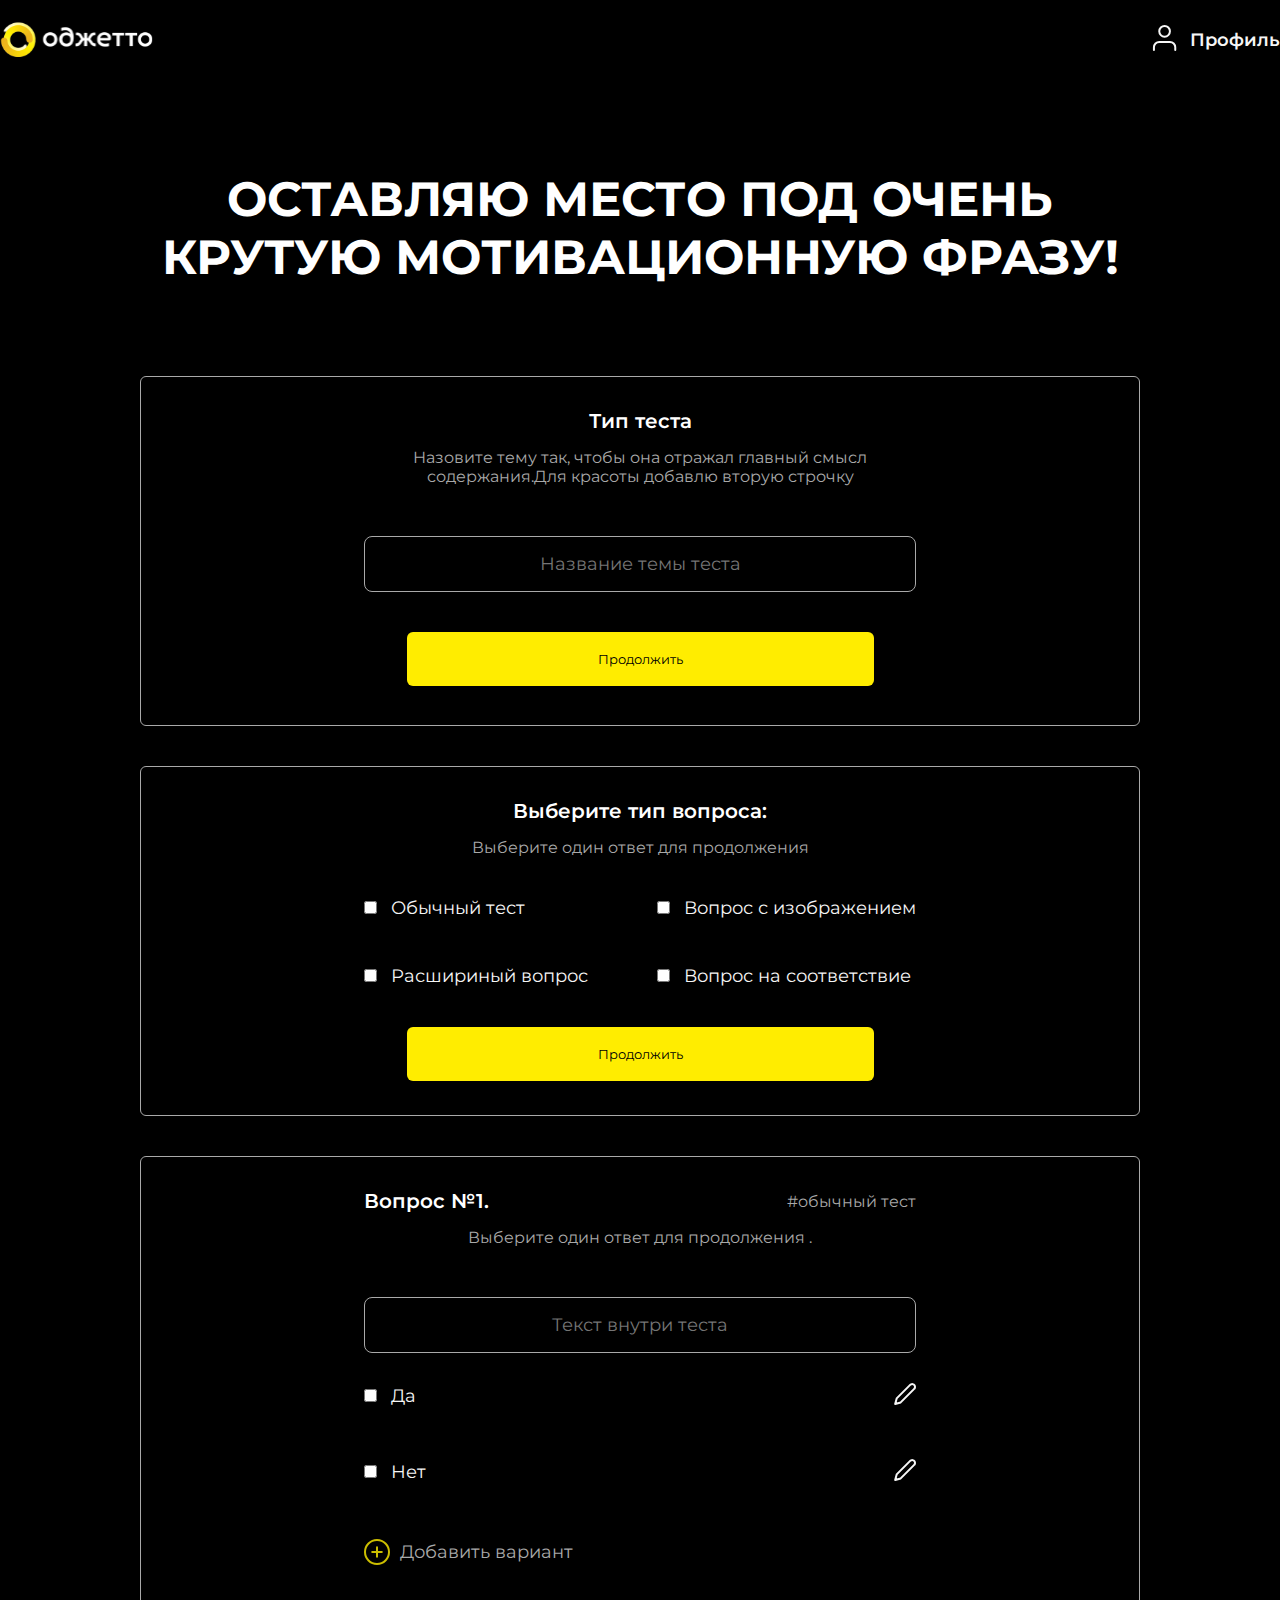
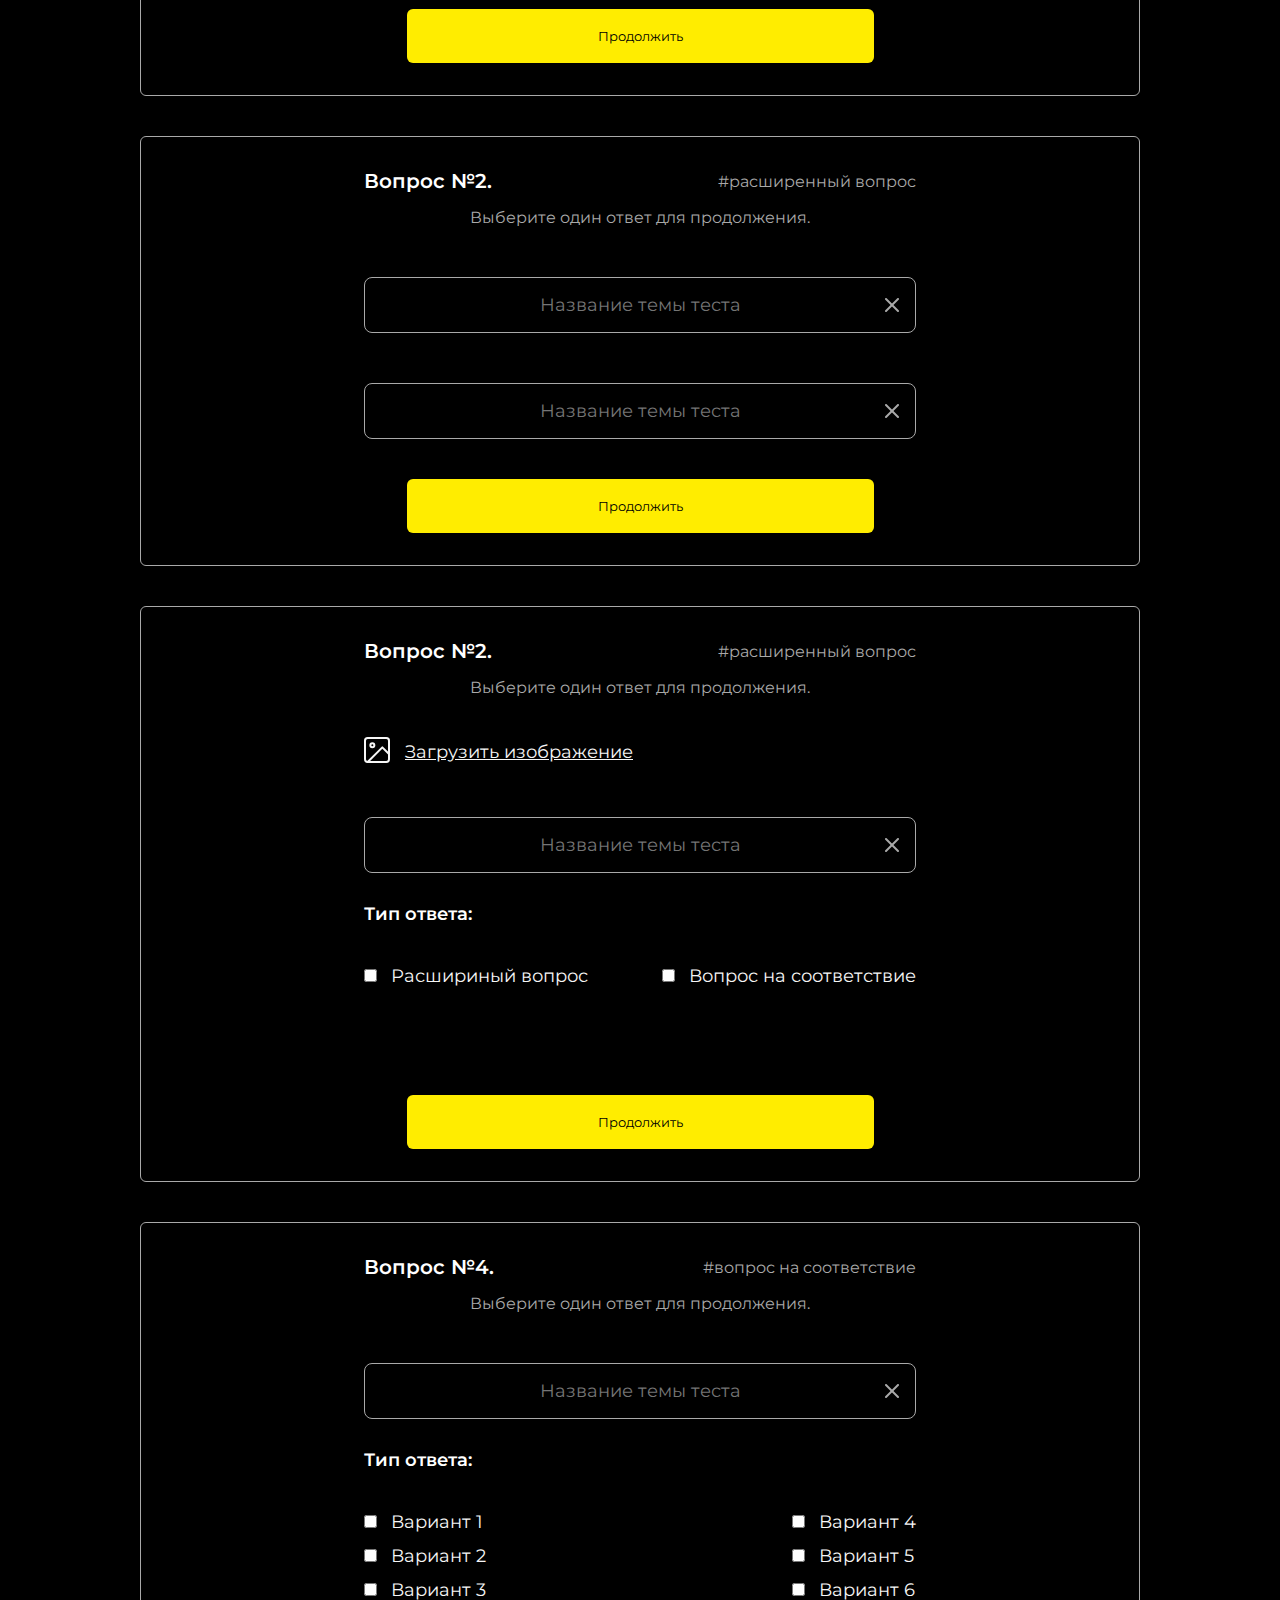
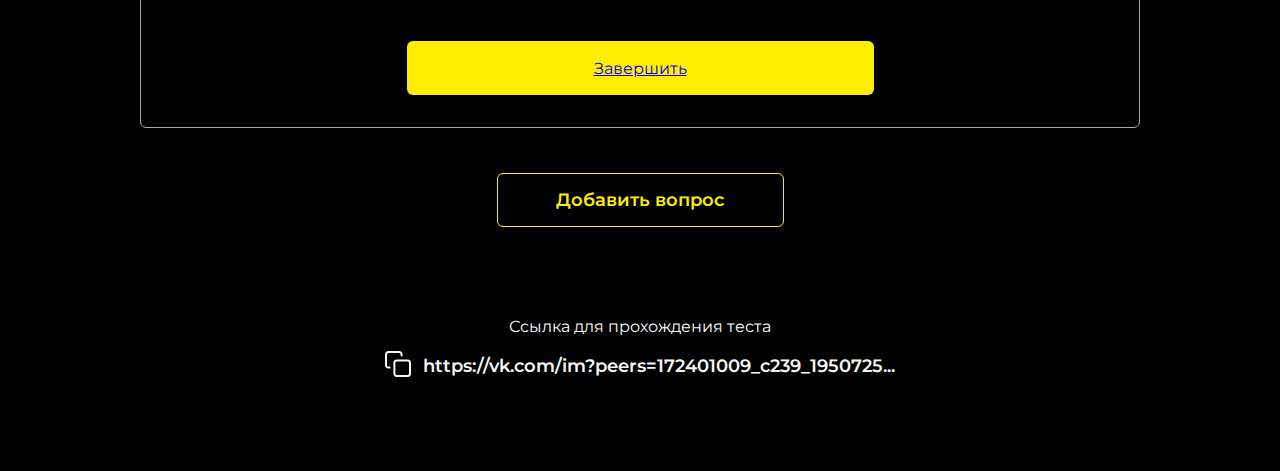
==== admin.html @ 02b102ff "Add files via upload" ====
<!DOCTYPE html>
<html lang="en">
<head>
    <meta charset="UTF-8">
    <meta http-equiv="X-UA-Compatible" content="IE=edge">
    <meta name="viewport" content="width=device-width, initial-scale=1.0">
    <title>Document</title>
    <link rel="preconnect" href="https://fonts.gstatic.com" crossorigin>
    <link href="https://fonts.googleapis.com/css2?family=Montserrat:wght@400;500;600;700;800&family=Roboto&display=swap" rel="stylesheet">
  <link rel="stylesheet" href="css/vendor.css">
  <link rel="stylesheet" href="css/main.min.css">
</head>
<body>
    <div class="container">
        <header class="header">
          <div class="header_logo">
            <img src="./assets/logo.svg" alt="logo">
          </div>
          <div class="header_link">
              <div class="header_icon">
                  <img src="./assets/user_mini.svg" alt="">
              </div>
              <div class="header_txt">Профиль</div>
          </div>
        </header>
      
        <div class="test" >
          <h1 class="test_title">Оставляю место под очень крутую мотивационную фразу!</h1>
          <div class="test_content">
            <div class="test_item">
              <div class="test_item-title">Тип теста</div>
              <div class="test_item-des">Назовите тему так, чтобы она отражал главный смысл содержания.Для красоты добавлю вторую строчку</div>
              <input type="text" placeholder="Название темы теста" class="test_item-input">
              <div>
                <button class="test_item-btn">Продолжить</button>
              </div>
            </div>
      
            <div class="test_item">
              <div class="test_item-title">Выберите тип вопроса:</div>
              <div class="test_item-des">Выберите один ответ для продолжения</div>
              
              <div class="test_content-check">
                <div class="test_content-column">
                  <div class="test_content-item">
                    <input type="checkbox">
                    <span class="test_content-info">Обычный тест</span>
                  </div>
                  <div class="test_content-item">
                    <input type="checkbox">
                    <span class="test_content-info">Расшириный вопрос</span>
                  </div>
                </div>
                <div class="test_content-column">
                  <div class="test_content-item">
                    <input type="checkbox">
                    <span class="test_content-info">Вопрос с изображением</span>
                  </div>
                  <div class="test_content-item">
                    <input type="checkbox">
                    <span class="test_content-info" >Вопрос на соответствие</span>
                  </div>
                </div>
              </div>
      
              <div>
                <button class="test_item-btn">Продолжить</button>
              </div>
            </div>
      
            <div class="test_item">
              <div class="test_item-title title">Вопрос №1. <span>#обычный тест</span> </div>
              <div class="test_item-des des">Выберите один ответ для продолжения .</div>
              <input type="text" placeholder="Текст внутри теста" class="test_item-input">
      
              <div class="test_check">
                <div class="test_check-item">
                  <div>
                      <input type="checkbox" class="test_check-box">
                      <span class="answ">Да</span>
                  </div>
      
                   <div class="test_check-icon">
                     <img src="./assets/pencil.svg" alt="icon">
                   </div>
                </div>
      
                <div class="test_check-item">
                   <div>
                      <input type="checkbox" class="test_check-box">
                      <span class="answ">Нет</span>
                   </div>
      
                   <div class="test_check-icon">
                     <img src="./assets/pencil.svg" alt="icon">
                   </div>
                </div>
      
                <div class="test_add">
                  <div class="test_add-icon">
                    <img src="./assets/add.svg" alt="add">
                  </div>
                  <div class="test_add-text">Добавить вариант</div>
                </div>
              </div>
              <div>
                <button class="test_item-btn">Продолжить</button>
              </div>
            </div>
      
            <div class="test_item">
              <div class="test_item-title title">Вопрос №2. <span>#расширенный вопрос</span></div>
              <div class="test_item-des des ">Выберите один ответ для продолжения.</div>
              <div class="test_div">
                <input type="text" placeholder="Название темы теста" class="test_item-input input">
                <div class="test_icon"><img src="./assets/del.svg" alt="delete"></div>
              </div>
              <div class="test_div">
                <input type="text" placeholder="Название темы теста" class="test_item-input input">
                <div class="test_icon"><img src="./assets/del.svg" alt="delete"></div>
              </div>
              <div>
                <button class="test_item-btn">Продолжить</button>
              </div>
            </div>
      
            <div class="test_item">
              <div class="test_item-title title">Вопрос №2. <span>#расширенный вопрос</span></div>
              <div class="test_item-des des ">Выберите один ответ для продолжения.</div>
      
              <div class="test_load">
                <div class="test_load-icon">
                  <img src="./assets/load.svg" alt="icon">
                </div>
      
                <div class="test_load-click">Загрузить изображение</div>
              </div>
              <div class="test_div">
                <input type="text" placeholder="Название темы теста" class="test_item-input input">
                <div class="test_icon"><img src="./assets/del.svg" alt="delete"></div>
              </div>
      
              <div class="inf">Тип ответа:</div>
      
              <div class="test_content-check">
                <div class="test_content-column">
                  <div class="test_content-item">
                    <input type="checkbox">
                    <span class="test_content-info">Расшириный вопрос</span>
                  </div>
                </div>
                <div class="test_content-column">
                  <div class="test_content-item">
                    <input type="checkbox">
                    <span class="test_content-info" >Вопрос на соответствие</span>
                  </div>
                </div>
              </div>
              <div>
                <button class="test_item-btn">Продолжить</button>
              </div>
            </div>
      
            <div class="test_item">
              <div class="test_item-title title">Вопрос №4. <span>#вопрос на соответствие</span></div>
              <div class="test_item-des des ">Выберите один ответ для продолжения.</div>
              <div class="test_div">
                <input type="text" placeholder="Название темы теста" class="test_item-input input">
                <div class="test_icon"><img src="./assets/del.svg" alt="delete"></div>
              </div>
      
              <div class="inf">Тип ответа:</div>
      
              <div class="test_content-check">
                <div class="test_content-column">
                  <div class="test_content-item">
                    <input type="checkbox">
                    <span class="test_content-info">Вариант 1</span>
                  </div>
                  <div class="test_content-item">
                    <input type="checkbox">
                    <span class="test_content-info">Вариант 2</span>
                  </div>
                  <div class="test_content-item">
                    <input type="checkbox">
                    <span class="test_content-info">Вариант 3</span>
                  </div>
                </div>
                <div class="test_content-column">
                  <div class="test_content-item">
                    <input type="checkbox">
                    <span class="test_content-info" >Вариант 4</span>
                  </div>
                  <div class="test_content-item">
                    <input type="checkbox">
                    <span class="test_content-info" >Вариант 5</span>
                  </div>
                  <div class="test_content-item">
                    <input type="checkbox">
                    <span class="test_content-info" >Вариант 6</span>
                  </div>
                </div>
              </div>
              <div>
                <a href="./adminImg.html" class="test_item-btn">Завершить</a>
              </div>
            </div>
          </div>
        </div>
      
        <div class="add_test">
          <button>Добавить вопрос</button>
        </div>
      
        <div class="link">
          <div class="link_title">
              Ссылка для прохождения теста
          </div>
          <div class="link_item">
            <div class="link_icon">
              <img src="./assets/link.svg" alt="">
            </div>
            <div class="link_text"><a href="#">https://vk.com/im?peers=172401009_c239_1950725...</a></div>
          </div>
        </div>
      </div>
</body>
</html>
---- css/main.min.css ----
*{padding:0;margin:0;-webkit-box-sizing:border-box;box-sizing:border-box;font-family:'Montserrat', sans-serif}.container{max-width:1300px;margin:0 auto;position:relative}body{background:#000}.wrapper{position:relative;display:-webkit-box;display:-ms-flexbox;display:flex;-webkit-box-pack:justify;-ms-flex-pack:justify;justify-content:space-between;-webkit-box-align:center;-ms-flex-align:center;align-items:center}.content{display:-webkit-box;display:-ms-flexbox;display:flex;-webkit-box-pack:center;-ms-flex-pack:center;justify-content:center;-webkit-box-align:center;-ms-flex-align:center;align-items:center}.info_text{font-weight:500;font-size:20px;text-align:center;color:#F6F6F6;max-width:520px}.info_logo{width:150px;height:140px;margin:0 auto;margin-bottom:40px}.info_logo img{width:100%;height:100%;-o-object-fit:cover;object-fit:cover}.reg_img{position:absolute;right:-10%;top:0;height:100%}.reg_img img{width:100%;height:100%;-o-object-fit:cover;object-fit:cover}.reg_content{padding:50px 0;max-width:576px}.reg_form{margin-top:50px}.reg_form-content{display:-webkit-box;display:-ms-flexbox;display:flex;-webkit-box-orient:vertical;-webkit-box-direction:normal;-ms-flex-direction:column;flex-direction:column}.reg_title{font-weight:600;font-size:32px;color:white;text-align:center;margin:0 auto}.reg_des{font-weight:400;font-size:18px;text-align:center;color:#F6F6F6;margin:0 auto;margin-top:15px}.reg_input{position:relative;border:1.5px solid #F6F6F6;border-radius:6px;padding:12px 8px 12px 24px;background:none;width:575px;height:51px;margin-top:10px;margin-bottom:25px;font-weight:400;font-size:18px;outline:none;color:#F6F6F6}.reg_label{font-weight:500;font-size:18px;color:#F6F6F6}.reg_conf-des{margin-left:10px;font-weight:400;font-size:16px;color:#F4F4F4}.reg_conf-des a{font-weight:400;font-size:16px;color:#F4F4F4}.reg_btn{background:#FFED00;border:1.5px solid #FFED00;border-radius:12px;height:50px;font-weight:600;font-size:18px;text-align:center;color:#000000;margin-top:48px;cursor:pointer}.reg_log{font-weight:400;font-size:16px;color:#F6F6F6;text-align:center;margin-top:10px}.reg_log-btn{font-weight:400;font-size:16px;color:#FFED00;background:none;border:none;cursor:pointer}.answ{font-weight:400;font-size:18px;margin-left:10px;color:#F6F6F6}.wrapper-mar{margin-top:48px}.red{color:#FA9494}.blue{color:#9ACAFA}.header{min-height:80px;display:-webkit-box;display:-ms-flexbox;display:flex;-webkit-box-pack:justify;-ms-flex-pack:justify;justify-content:space-between;-webkit-box-align:center;-ms-flex-align:center;align-items:center}.header_btn{border:1px solid #FFED00;background:none;padding:12px 64px;font-weight:600;font-size:16px;border-radius:6px;color:#F6F6F6}.header_link{display:-webkit-box;display:-ms-flexbox;display:flex;-webkit-box-pack:justify;-ms-flex-pack:justify;justify-content:space-between;-webkit-box-align:center;-ms-flex-align:center;align-items:center;min-width:128px;cursor:pointer}.header_txt{position:relative;font-weight:600;font-size:18px;color:#F6F6F6}.start{max-width:1000px;margin:0 auto;margin-top:80px;display:-webkit-box;display:-ms-flexbox;display:flex;-webkit-box-pack:justify;-ms-flex-pack:justify;justify-content:space-between;-webkit-box-align:center;-ms-flex-align:center;align-items:center}.start_title{font-weight:600;font-size:24px;line-height:29px;color:#FFFFFF}.start_timer{font-weight:600;font-size:32px;line-height:39px;color:#FFFFFF}.test_content-check{min-height:90px;display:-webkit-box;display:-ms-flexbox;display:flex;-webkit-box-pack:justify;-ms-flex-pack:justify;justify-content:space-between;-webkit-box-align:center;-ms-flex-align:center;align-items:center;margin-top:40px}.test_content-column{display:-webkit-box;display:-ms-flexbox;display:flex;-webkit-box-orient:vertical;-webkit-box-direction:normal;-ms-flex-direction:column;flex-direction:column;-webkit-box-pack:justify;-ms-flex-pack:justify;justify-content:space-between;min-height:90px}.test_content-info{font-weight:400;font-size:18px;color:#F6F6F6;margin-left:10px}.test_img{width:598px;height:425px;margin:48px 0}.test_img img{width:100%;height:100%;-o-object-fit:cover;object-fit:cover}.test_wrapper{display:-webkit-box;display:-ms-flexbox;display:flex;-webkit-box-pack:justify;-ms-flex-pack:justify;justify-content:space-between;-webkit-box-align:center;-ms-flex-align:center;align-items:center}.test_btn{font-weight:600;font-size:18px;width:280px;height:55px;display:block;background:none;border:1px solid}.test_check{margin-top:30px}.test_check-item{width:100%;min-height:25px;display:-webkit-box;display:-ms-flexbox;display:flex;-webkit-box-pack:justify;-ms-flex-pack:justify;justify-content:space-between;-webkit-box-align:center;-ms-flex-align:center;align-items:center;margin-bottom:50px}.test_item{width:1000px;min-height:350px;border:1px solid #A9A9A9;border-radius:6px;padding:32px 200px;margin:0 auto;margin-bottom:40px}.test_item-title{font-weight:600;font-size:20px;color:#FFFFFF;text-align:center}.test_item-title span{font-weight:400;font-size:16px;color:#A9A9A9}.test_item-des{font-weight:400;font-size:16px;text-align:center;color:#A9A9A9;margin-top:15px}.test_item-input{margin-top:50px;background:none;border:1.5px solid #A9A9A9;border-radius:8px;outline:none;font-weight:400;font-size:18px;text-align:center;width:100%;padding:16px 15px;color:#A9A9A9}.test_item-btn{display:block;cursor:pointer;background:#FFED00;border-radius:6px;width:467px;height:54px;outline:none;border:none;margin:0 auto;margin-top:40px}.test_div{position:relative}.test_icon{position:absolute;top:66%;right:3%}.des{text-align:left}.input{text-align:left}.title{display:-webkit-box;display:-ms-flexbox;display:flex;-webkit-box-pack:justify;-ms-flex-pack:justify;justify-content:space-between;-webkit-box-align:center;-ms-flex-align:center;align-items:center}.log_head{display:-webkit-box;display:-ms-flexbox;display:flex;-webkit-box-align:center;-ms-flex-align:center;align-items:center;min-width:300px;min-height:100px}.log_head-name{font-family:'Roboto';font-style:normal;font-weight:400;font-size:36px;color:#FFFFFF;margin-left:15px}.log_info-title{font-style:normal;font-weight:400;font-size:24px;margin-top:50px;color:#A9A9A9}.log_item{display:-webkit-box;display:-ms-flexbox;display:flex;-webkit-box-align:center;-ms-flex-align:center;align-items:center;margin-top:45px}.log_item-theme{border:1.5px solid #A9A9A9;border-radius:6px;width:418px;height:60px;padding:18px 24px}.log_item-num,.log_item-text,.log_item-rez{font-weight:400;font-size:18px;color:#A9A9A9}.log_item-num{margin-right:30px}.log_item-rez{margin-left:60px;width:254px;height:60px;border:1.5px solid #A9A9A9;border-radius:6px;padding:18px 30px}.log_item-rez span{margin-left:20px}.log_item-btn{width:319px;height:60px;margin-left:60px}.btn{display:-webkit-box;display:-ms-flexbox;display:flex;-webkit-box-align:center;-ms-flex-align:center;align-items:center;-webkit-box-pack:center;-ms-flex-pack:center;justify-content:center;width:100%;height:100%;cursor:pointer;border:none;background:#FFED00;border-radius:6px;font-weight:600;font-size:18px;color:#000000;text-decoration:none;text-align:center}.red{color:#FA9494}.green{color:#61FF00}.orange{color:#FFED00}.btn-disabled{background:none;color:#F6F6F6;border:1px solid #FFED00;border-radius:6px}.header{min-height:80px;display:-webkit-box;display:-ms-flexbox;display:flex;-webkit-box-pack:justify;-ms-flex-pack:justify;justify-content:space-between;-webkit-box-align:center;-ms-flex-align:center;align-items:center}.header_btn{border:1px solid #FFED00;background:none;padding:12px 64px;font-weight:600;font-size:16px;border-radius:6px;color:#F6F6F6}.header_link{display:-webkit-box;display:-ms-flexbox;display:flex;-webkit-box-pack:justify;-ms-flex-pack:justify;justify-content:space-between;-webkit-box-align:center;-ms-flex-align:center;align-items:center;min-width:128px;cursor:pointer}.header_txt{font-weight:600;font-size:18px;color:#F6F6F6}.modal_item{padding:90px 135px;width:1320px;min-height:650px;margin-top:50px;border:2px solid #FFED00;border-radius:6px}.modal_title{font-weight:400;font-size:36px;text-transform:uppercase;text-align:center;color:#FFFFFF}.modal_percent{font-weight:400;font-size:144px;text-align:center;margin-top:54px;text-transform:uppercase;color:#FFED00}.modal_descr{font-weight:400;font-size:24px;margin-top:54px;text-align:center;color:#FFFFFF}.modal_link{font-weight:400;font-size:24px;text-align:center;color:#FFED00;margin-top:54px}.modal_link a{color:#FFED00;font-size:24px}.percent-red{color:#FF0000}.border-red{border-color:#FF0000}.percent-green{color:#61FF00}.border-green{border-color:#61FF00}.test_content-check{min-height:90px;display:-webkit-box;display:-ms-flexbox;display:flex;-webkit-box-pack:justify;-ms-flex-pack:justify;justify-content:space-between;-webkit-box-align:center;-ms-flex-align:center;align-items:center;margin-top:40px}.test_content-column{display:-webkit-box;display:-ms-flexbox;display:flex;-webkit-box-orient:vertical;-webkit-box-direction:normal;-ms-flex-direction:column;flex-direction:column;-webkit-box-pack:justify;-ms-flex-pack:justify;justify-content:space-between;min-height:90px}.test_content-info{font-weight:400;font-size:18px;color:#F6F6F6;margin-left:10px}.test_title{font-weight:700;font-size:48px;text-align:center;text-transform:uppercase;color:#FFFFFF;max-width:1000px;margin:0 auto;margin-top:90px;margin-bottom:90px}.test_item{width:1000px;min-height:350px;border:1px solid #A9A9A9;border-radius:6px;padding:32px 223px;margin:0 auto;margin-bottom:40px}.test_item-title{font-weight:600;font-size:20px;color:#FFFFFF;text-align:center}.test_item-title span{font-weight:400;font-size:16px;color:#A9A9A9}.test_item-des{font-weight:400;font-size:16px;text-align:center;color:#A9A9A9;margin-top:15px}.test_item-input{margin-top:50px;background:none;border:1.5px solid #A9A9A9;border-radius:8px;outline:none;font-weight:400;font-size:18px;text-align:center;width:100%;padding:16px 15px;color:#A9A9A9}.test_item-btn{display:-webkit-box;display:-ms-flexbox;display:flex;-webkit-box-pack:center;-ms-flex-pack:center;justify-content:center;-webkit-box-align:center;-ms-flex-align:center;align-items:center;cursor:pointer;background:#FFED00;border-radius:6px;width:467px;height:54px;outline:none;border:none;margin:0 auto;margin-top:40px}.test_item-btn a{text-decoration:none}.test_check{margin-top:30px}.test_check-item{width:100%;min-height:25px;display:-webkit-box;display:-ms-flexbox;display:flex;-webkit-box-pack:justify;-ms-flex-pack:justify;justify-content:space-between;-webkit-box-align:center;-ms-flex-align:center;align-items:center;margin-bottom:50px}.test_add{display:-webkit-box;display:-ms-flexbox;display:flex;-webkit-box-align:center;-ms-flex-align:center;align-items:center}.test_add-icon{padding-top:4px}.test_add-text{font-weight:400;font-size:18px;margin-left:10px;color:#A9A9A9}.test_div{position:relative}.test_icon{position:absolute;top:66%;right:3%}.test_load{margin-top:40px;display:-webkit-box;display:-ms-flexbox;display:flex;-webkit-box-align:center;-ms-flex-align:center;align-items:center}.test_load-click{font-weight:400;font-size:18px;-webkit-text-decoration-line:underline;text-decoration-line:underline;color:#F6F6F6;margin-left:15px}.test .inf{font-weight:600;font-size:18px;color:#FFFFFF;margin-top:30px}.test .title{display:-webkit-box;display:-ms-flexbox;display:flex;-webkit-box-pack:justify;-ms-flex-pack:justify;justify-content:space-between;-webkit-box-align:center;-ms-flex-align:center;align-items:center}.test .answ{font-weight:400;font-size:18px;margin-left:10px;color:#F6F6F6}.link{margin:90px 0}.link_title{font-weight:400;font-size:16px;text-align:center;color:#FFFFFF;margin-bottom:15px}.link_item{display:-webkit-box;display:-ms-flexbox;display:flex;-webkit-box-pack:justify;-ms-flex-pack:justify;justify-content:space-between;-webkit-box-align:center;-ms-flex-align:center;align-items:center;width:510px;min-height:30px;margin:0 auto}.link_text a{font-weight:600;font-size:18px;text-decoration:none;color:#F6F6F6}.add_test button{width:287px;height:54px;border:1px solid #FFED00;border-radius:6px;background:none;display:block;margin:0 auto;font-weight:600;font-size:18px;color:#FFED00;margin-top:45px}.line{position:absolute;top:44%;left:-37%}.wrapper{width:1145px;margin:0 auto;margin-top:100px}.wrapper_num-test{font-weight:600;font-size:20px;text-transform:uppercase;color:#FFFFFF}.wrapper_txt{font-weight:400;font-size:18px;margin-top:15px;color:#FFFFFF}.wrapper_categ{display:-webkit-box;display:-ms-flexbox;display:flex;-webkit-box-pack:justify;-ms-flex-pack:justify;justify-content:space-between;-webkit-box-align:center;-ms-flex-align:center;align-items:center;margin-bottom:150px;margin-top:45px}.wrapper_categ-add{margin:45px 0}.wrapper_btn{width:333px;height:72px;border-radius:6px;border:1.5px solid #FFED00;font-weight:600;font-size:18px;letter-spacing:0.02em;text-transform:uppercase;color:#FFED00;background:none;cursor:pointer}.wrapper_item-cont{display:-webkit-box;display:-ms-flexbox;display:flex;-webkit-box-align:center;-ms-flex-align:center;align-items:center;-webkit-box-pack:justify;-ms-flex-pack:justify;justify-content:space-between;height:595px;margin:0 auto;position:relative}.wrapper_item-img{width:1100px;height:602px;justify-self:flex-end}.wrapper_item-img img{height:100%;width:100%;-o-object-fit:cover;object-fit:cover}.wrapper_item-head{position:absolute;top:-9%;right:1%;width:1080px;font-weight:400;font-size:36px;color:#FFED00;display:-webkit-box;display:-ms-flexbox;display:flex;-webkit-box-pack:justify;-ms-flex-pack:justify;justify-content:space-between;-webkit-box-align:center;-ms-flex-align:center;align-items:center}.wrapper_item-add{width:1200px;padding:45px 60px;margin:0 auto;margin-top:100px;min-height:320px;border:1.5px solid #E5E5E5;border-radius:6px}.wrapper_line-abc{display:-webkit-box;display:-ms-flexbox;display:flex;-webkit-box-orient:vertical;-webkit-box-direction:normal;-ms-flex-direction:column;flex-direction:column;-webkit-box-pack:justify;-ms-flex-pack:justify;justify-content:space-between;-webkit-box-align:center;-ms-flex-align:center;align-items:center;font-weight:700;font-size:40px;line-height:49px;letter-spacing:0.02em;height:100%;color:#FFFFFF}.wrapper_grid{position:absolute;right:0;width:1100px;height:602px;display:-ms-grid;display:grid;-ms-grid-columns:(55px)[20];grid-template-columns:repeat(20, 55px);-ms-grid-rows:(60px)[10];grid-template-rows:repeat(10, 60px)}.wrapper_grid-item{background:none;border:1px solid #FFFFFF;margin-right:2px;margin-bottom:2px;-webkit-transition:all 0.3s;transition:all 0.3s;cursor:pointer}.wrapper_grid-item:hover{background:rgba(108,181,251,0.5)}.add_test button{width:287px;height:54px;border:1px solid #FFED00;border-radius:6px;background:none;display:block;margin:0 auto;font-weight:600;font-size:18px;color:#FFED00;margin-top:45px}.status-red{color:#FB6262;border:1.5px solid #FB6262}.status-blue{color:#000000;background:#6CB5FB;border:none}.status-orange{color:#FFED00;border:1.5px solid #FFED00}
/*# sourceMappingURL=main.min.css.map */
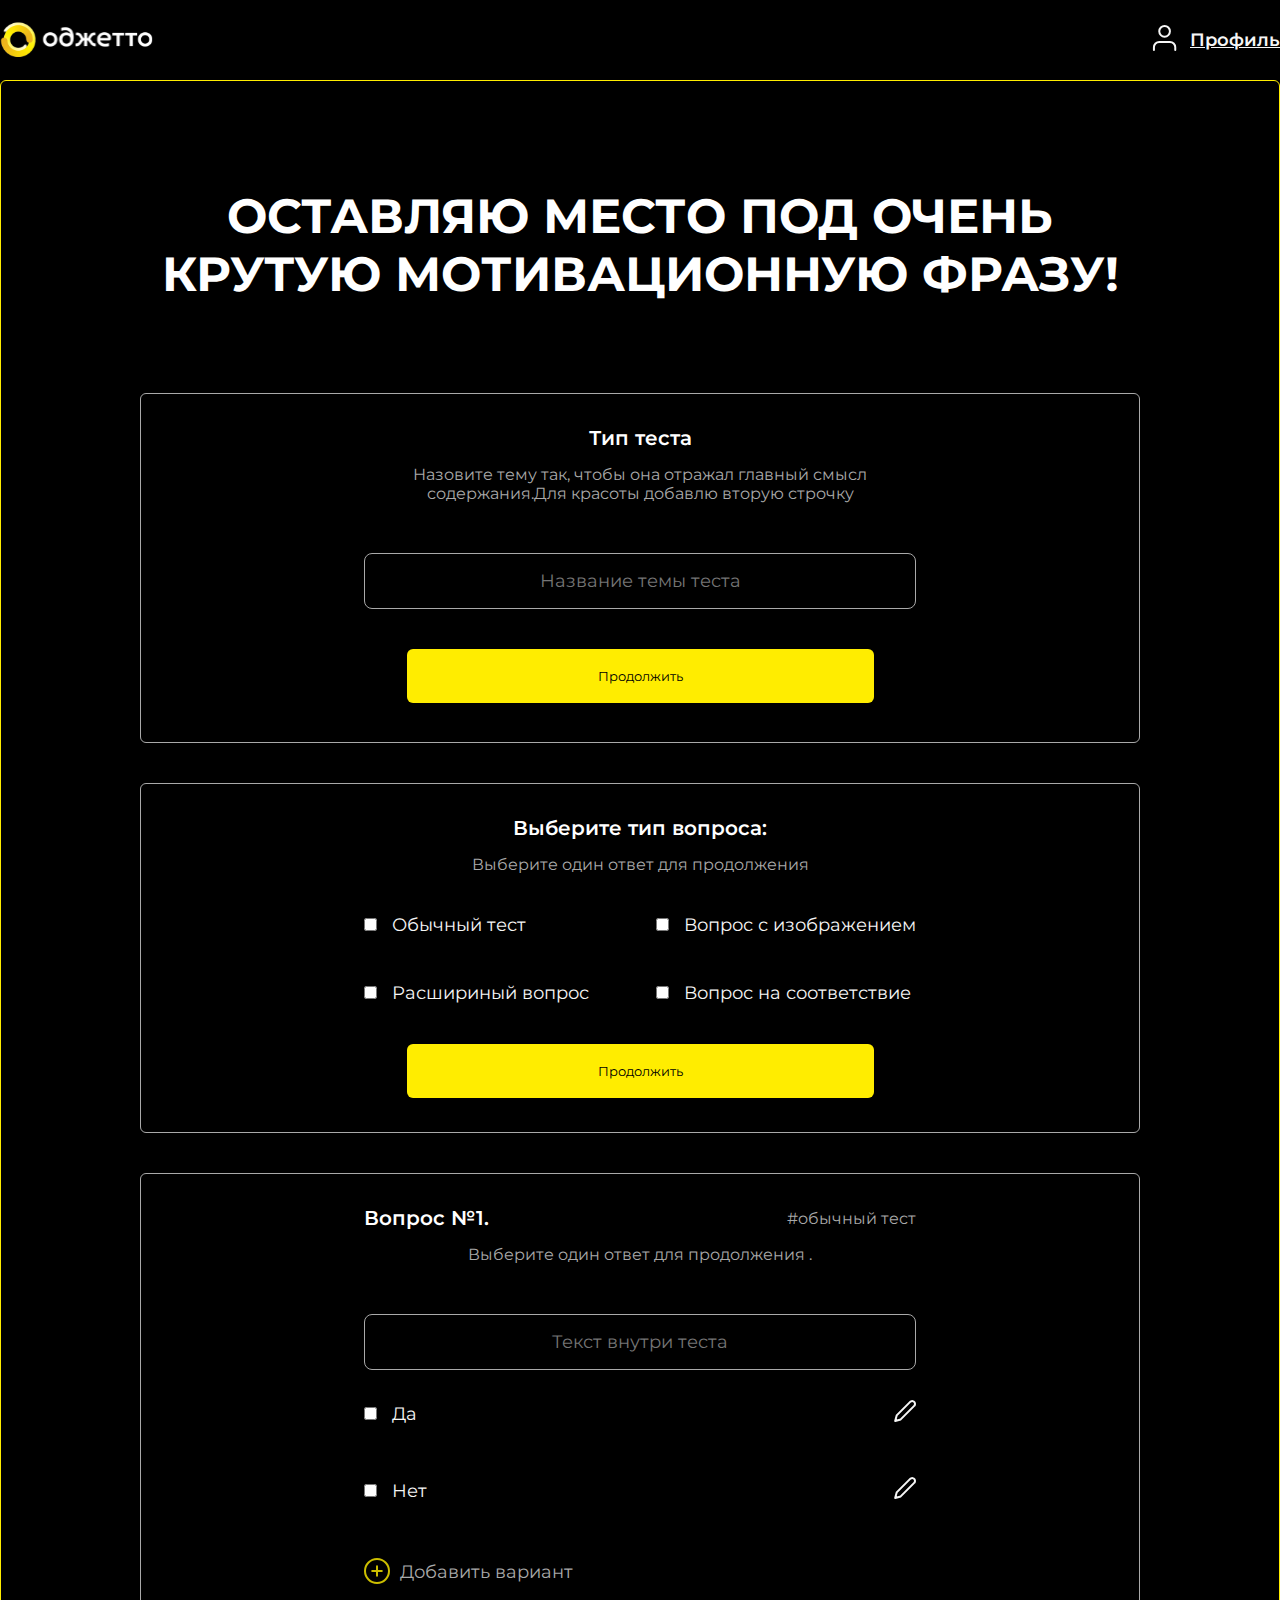
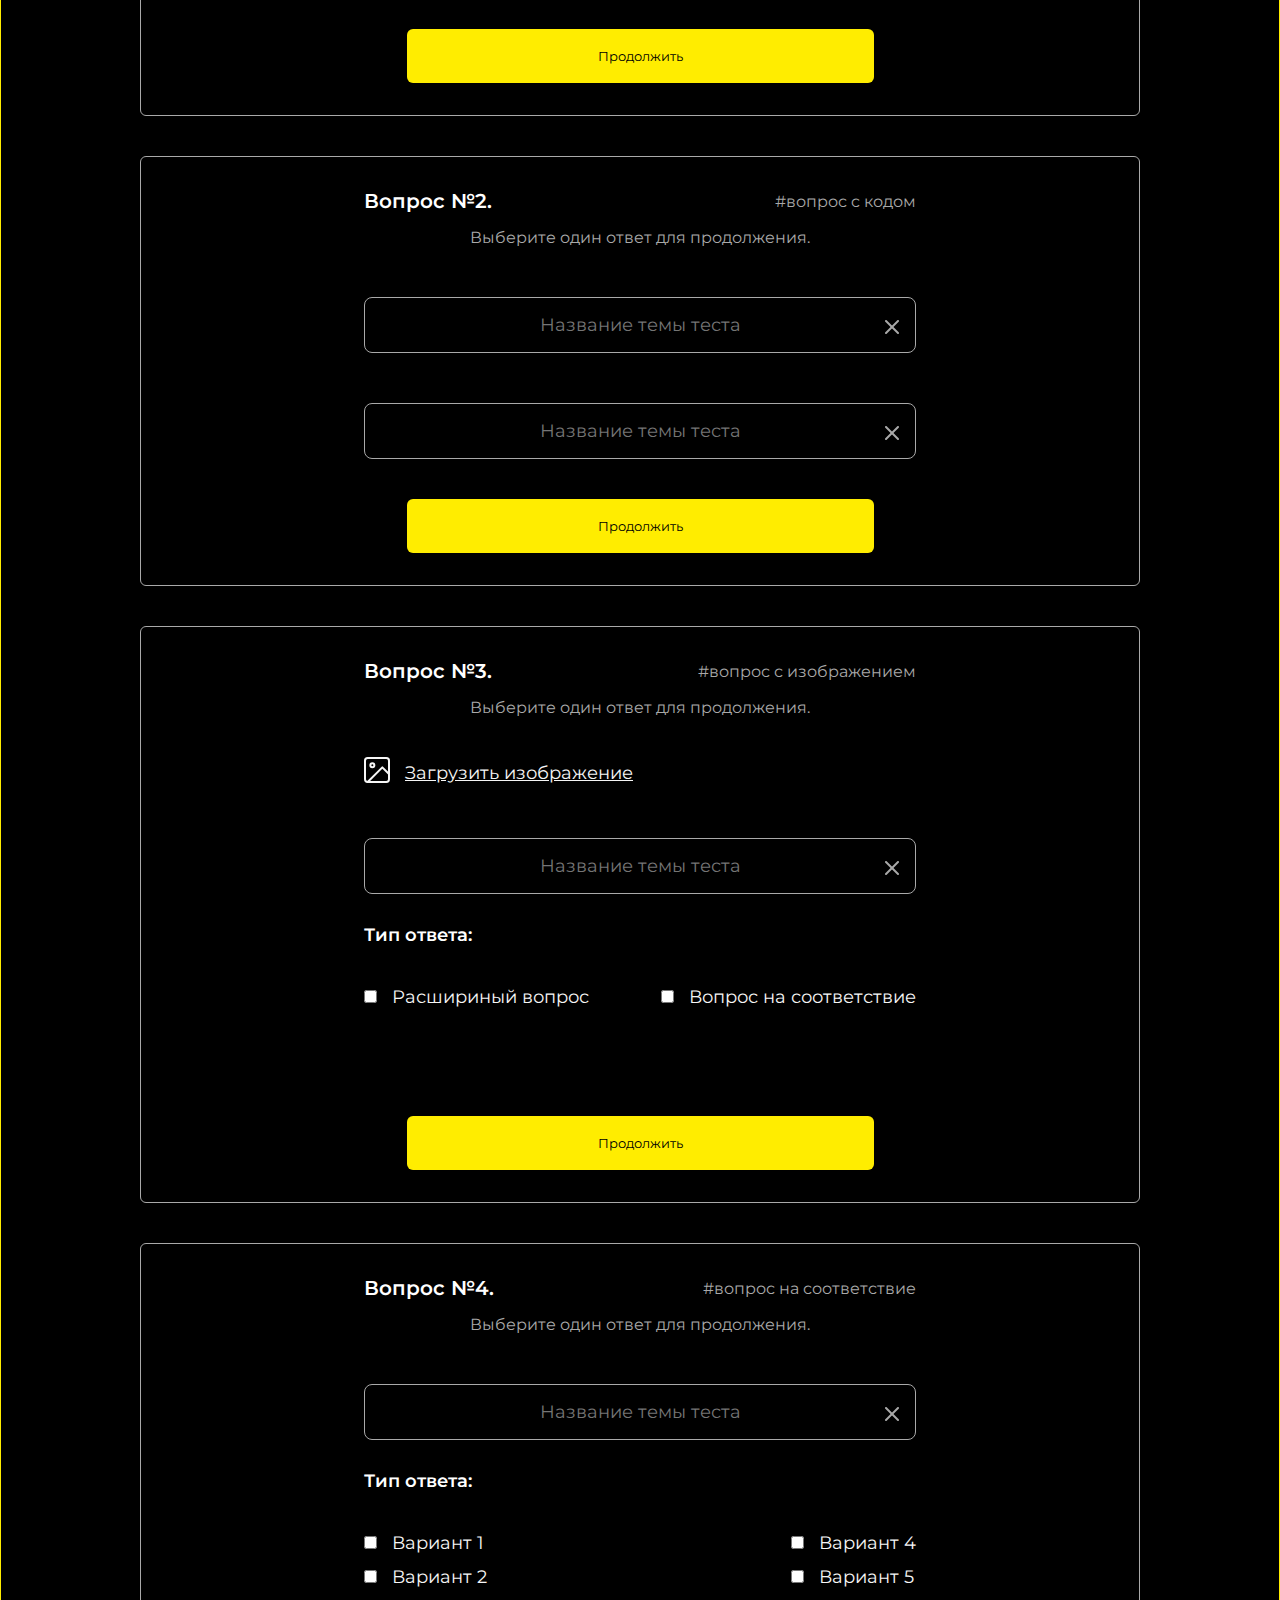
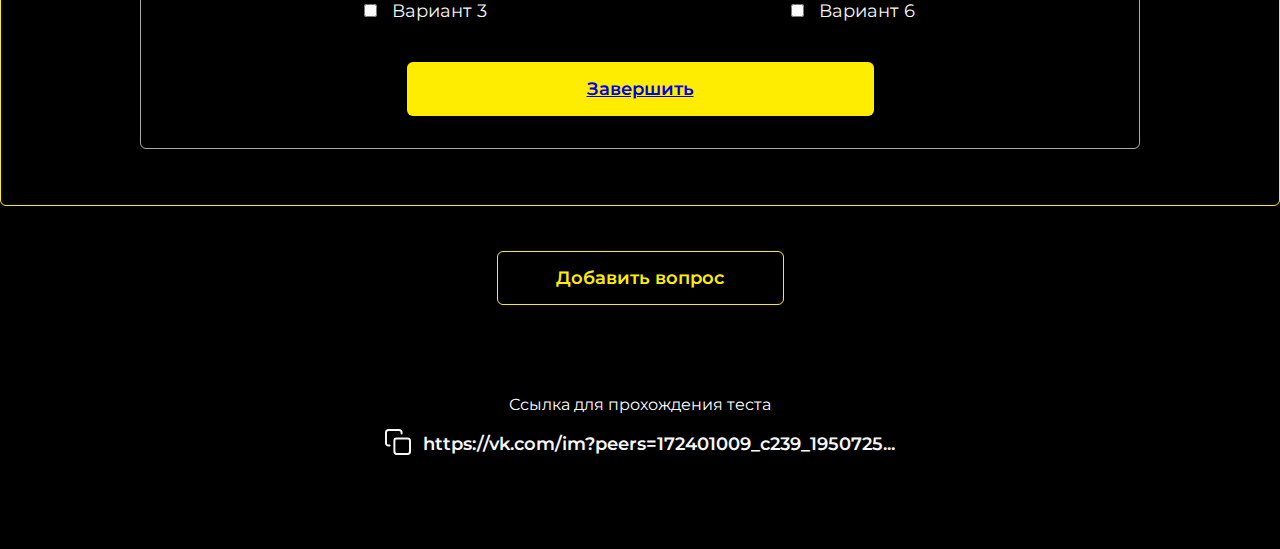
==== commit a98318f9: "Add files via upload" ====
--- a/admin.html
+++ b/admin.html
@@ -20,7 +20,7 @@
               <div class="header_icon">
                   <img src="./assets/user_mini.svg" alt="">
               </div>
-              <div class="header_txt">Профиль</div>
+              <a href="./adminProf.html" class="header_txt">Профиль</a>
           </div>
         </header>
       
@@ -109,7 +109,7 @@
             </div>
       
             <div class="test_item">
-              <div class="test_item-title title">Вопрос №2. <span>#расширенный вопрос</span></div>
+              <div class="test_item-title title">Вопрос №2. <span>#вопрос c кодом</span></div>
               <div class="test_item-des des ">Выберите один ответ для продолжения.</div>
               <div class="test_div">
                 <input type="text" placeholder="Название темы теста" class="test_item-input input">
@@ -125,7 +125,7 @@
             </div>
       
             <div class="test_item">
-              <div class="test_item-title title">Вопрос №2. <span>#расширенный вопрос</span></div>
+              <div class="test_item-title title">Вопрос №3. <span>#вопрос с изображением</span></div>
               <div class="test_item-des des ">Выберите один ответ для продолжения.</div>
       
               <div class="test_load">
--- a/css/main.min.css
+++ b/css/main.min.css
@@ -1,2 +1,2 @@
-*{padding:0;margin:0;-webkit-box-sizing:border-box;box-sizing:border-box;font-family:'Montserrat', sans-serif}.container{max-width:1300px;margin:0 auto;position:relative}body{background:#000}.wrapper{position:relative;display:-webkit-box;display:-ms-flexbox;display:flex;-webkit-box-pack:justify;-ms-flex-pack:justify;justify-content:space-between;-webkit-box-align:center;-ms-flex-align:center;align-items:center}.content{display:-webkit-box;display:-ms-flexbox;display:flex;-webkit-box-pack:center;-ms-flex-pack:center;justify-content:center;-webkit-box-align:center;-ms-flex-align:center;align-items:center}.info_text{font-weight:500;font-size:20px;text-align:center;color:#F6F6F6;max-width:520px}.info_logo{width:150px;height:140px;margin:0 auto;margin-bottom:40px}.info_logo img{width:100%;height:100%;-o-object-fit:cover;object-fit:cover}.reg_img{position:absolute;right:-10%;top:0;height:100%}.reg_img img{width:100%;height:100%;-o-object-fit:cover;object-fit:cover}.reg_content{padding:50px 0;max-width:576px}.reg_form{margin-top:50px}.reg_form-content{display:-webkit-box;display:-ms-flexbox;display:flex;-webkit-box-orient:vertical;-webkit-box-direction:normal;-ms-flex-direction:column;flex-direction:column}.reg_title{font-weight:600;font-size:32px;color:white;text-align:center;margin:0 auto}.reg_des{font-weight:400;font-size:18px;text-align:center;color:#F6F6F6;margin:0 auto;margin-top:15px}.reg_input{position:relative;border:1.5px solid #F6F6F6;border-radius:6px;padding:12px 8px 12px 24px;background:none;width:575px;height:51px;margin-top:10px;margin-bottom:25px;font-weight:400;font-size:18px;outline:none;color:#F6F6F6}.reg_label{font-weight:500;font-size:18px;color:#F6F6F6}.reg_conf-des{margin-left:10px;font-weight:400;font-size:16px;color:#F4F4F4}.reg_conf-des a{font-weight:400;font-size:16px;color:#F4F4F4}.reg_btn{background:#FFED00;border:1.5px solid #FFED00;border-radius:12px;height:50px;font-weight:600;font-size:18px;text-align:center;color:#000000;margin-top:48px;cursor:pointer}.reg_log{font-weight:400;font-size:16px;color:#F6F6F6;text-align:center;margin-top:10px}.reg_log-btn{font-weight:400;font-size:16px;color:#FFED00;background:none;border:none;cursor:pointer}.answ{font-weight:400;font-size:18px;margin-left:10px;color:#F6F6F6}.wrapper-mar{margin-top:48px}.red{color:#FA9494}.blue{color:#9ACAFA}.header{min-height:80px;display:-webkit-box;display:-ms-flexbox;display:flex;-webkit-box-pack:justify;-ms-flex-pack:justify;justify-content:space-between;-webkit-box-align:center;-ms-flex-align:center;align-items:center}.header_btn{border:1px solid #FFED00;background:none;padding:12px 64px;font-weight:600;font-size:16px;border-radius:6px;color:#F6F6F6}.header_link{display:-webkit-box;display:-ms-flexbox;display:flex;-webkit-box-pack:justify;-ms-flex-pack:justify;justify-content:space-between;-webkit-box-align:center;-ms-flex-align:center;align-items:center;min-width:128px;cursor:pointer}.header_txt{position:relative;font-weight:600;font-size:18px;color:#F6F6F6}.start{max-width:1000px;margin:0 auto;margin-top:80px;display:-webkit-box;display:-ms-flexbox;display:flex;-webkit-box-pack:justify;-ms-flex-pack:justify;justify-content:space-between;-webkit-box-align:center;-ms-flex-align:center;align-items:center}.start_title{font-weight:600;font-size:24px;line-height:29px;color:#FFFFFF}.start_timer{font-weight:600;font-size:32px;line-height:39px;color:#FFFFFF}.test_content-check{min-height:90px;display:-webkit-box;display:-ms-flexbox;display:flex;-webkit-box-pack:justify;-ms-flex-pack:justify;justify-content:space-between;-webkit-box-align:center;-ms-flex-align:center;align-items:center;margin-top:40px}.test_content-column{display:-webkit-box;display:-ms-flexbox;display:flex;-webkit-box-orient:vertical;-webkit-box-direction:normal;-ms-flex-direction:column;flex-direction:column;-webkit-box-pack:justify;-ms-flex-pack:justify;justify-content:space-between;min-height:90px}.test_content-info{font-weight:400;font-size:18px;color:#F6F6F6;margin-left:10px}.test_img{width:598px;height:425px;margin:48px 0}.test_img img{width:100%;height:100%;-o-object-fit:cover;object-fit:cover}.test_wrapper{display:-webkit-box;display:-ms-flexbox;display:flex;-webkit-box-pack:justify;-ms-flex-pack:justify;justify-content:space-between;-webkit-box-align:center;-ms-flex-align:center;align-items:center}.test_btn{font-weight:600;font-size:18px;width:280px;height:55px;display:block;background:none;border:1px solid}.test_check{margin-top:30px}.test_check-item{width:100%;min-height:25px;display:-webkit-box;display:-ms-flexbox;display:flex;-webkit-box-pack:justify;-ms-flex-pack:justify;justify-content:space-between;-webkit-box-align:center;-ms-flex-align:center;align-items:center;margin-bottom:50px}.test_item{width:1000px;min-height:350px;border:1px solid #A9A9A9;border-radius:6px;padding:32px 200px;margin:0 auto;margin-bottom:40px}.test_item-title{font-weight:600;font-size:20px;color:#FFFFFF;text-align:center}.test_item-title span{font-weight:400;font-size:16px;color:#A9A9A9}.test_item-des{font-weight:400;font-size:16px;text-align:center;color:#A9A9A9;margin-top:15px}.test_item-input{margin-top:50px;background:none;border:1.5px solid #A9A9A9;border-radius:8px;outline:none;font-weight:400;font-size:18px;text-align:center;width:100%;padding:16px 15px;color:#A9A9A9}.test_item-btn{display:block;cursor:pointer;background:#FFED00;border-radius:6px;width:467px;height:54px;outline:none;border:none;margin:0 auto;margin-top:40px}.test_div{position:relative}.test_icon{position:absolute;top:66%;right:3%}.des{text-align:left}.input{text-align:left}.title{display:-webkit-box;display:-ms-flexbox;display:flex;-webkit-box-pack:justify;-ms-flex-pack:justify;justify-content:space-between;-webkit-box-align:center;-ms-flex-align:center;align-items:center}.log_head{display:-webkit-box;display:-ms-flexbox;display:flex;-webkit-box-align:center;-ms-flex-align:center;align-items:center;min-width:300px;min-height:100px}.log_head-name{font-family:'Roboto';font-style:normal;font-weight:400;font-size:36px;color:#FFFFFF;margin-left:15px}.log_info-title{font-style:normal;font-weight:400;font-size:24px;margin-top:50px;color:#A9A9A9}.log_item{display:-webkit-box;display:-ms-flexbox;display:flex;-webkit-box-align:center;-ms-flex-align:center;align-items:center;margin-top:45px}.log_item-theme{border:1.5px solid #A9A9A9;border-radius:6px;width:418px;height:60px;padding:18px 24px}.log_item-num,.log_item-text,.log_item-rez{font-weight:400;font-size:18px;color:#A9A9A9}.log_item-num{margin-right:30px}.log_item-rez{margin-left:60px;width:254px;height:60px;border:1.5px solid #A9A9A9;border-radius:6px;padding:18px 30px}.log_item-rez span{margin-left:20px}.log_item-btn{width:319px;height:60px;margin-left:60px}.btn{display:-webkit-box;display:-ms-flexbox;display:flex;-webkit-box-align:center;-ms-flex-align:center;align-items:center;-webkit-box-pack:center;-ms-flex-pack:center;justify-content:center;width:100%;height:100%;cursor:pointer;border:none;background:#FFED00;border-radius:6px;font-weight:600;font-size:18px;color:#000000;text-decoration:none;text-align:center}.red{color:#FA9494}.green{color:#61FF00}.orange{color:#FFED00}.btn-disabled{background:none;color:#F6F6F6;border:1px solid #FFED00;border-radius:6px}.header{min-height:80px;display:-webkit-box;display:-ms-flexbox;display:flex;-webkit-box-pack:justify;-ms-flex-pack:justify;justify-content:space-between;-webkit-box-align:center;-ms-flex-align:center;align-items:center}.header_btn{border:1px solid #FFED00;background:none;padding:12px 64px;font-weight:600;font-size:16px;border-radius:6px;color:#F6F6F6}.header_link{display:-webkit-box;display:-ms-flexbox;display:flex;-webkit-box-pack:justify;-ms-flex-pack:justify;justify-content:space-between;-webkit-box-align:center;-ms-flex-align:center;align-items:center;min-width:128px;cursor:pointer}.header_txt{font-weight:600;font-size:18px;color:#F6F6F6}.modal_item{padding:90px 135px;width:1320px;min-height:650px;margin-top:50px;border:2px solid #FFED00;border-radius:6px}.modal_title{font-weight:400;font-size:36px;text-transform:uppercase;text-align:center;color:#FFFFFF}.modal_percent{font-weight:400;font-size:144px;text-align:center;margin-top:54px;text-transform:uppercase;color:#FFED00}.modal_descr{font-weight:400;font-size:24px;margin-top:54px;text-align:center;color:#FFFFFF}.modal_link{font-weight:400;font-size:24px;text-align:center;color:#FFED00;margin-top:54px}.modal_link a{color:#FFED00;font-size:24px}.percent-red{color:#FF0000}.border-red{border-color:#FF0000}.percent-green{color:#61FF00}.border-green{border-color:#61FF00}.test_content-check{min-height:90px;display:-webkit-box;display:-ms-flexbox;display:flex;-webkit-box-pack:justify;-ms-flex-pack:justify;justify-content:space-between;-webkit-box-align:center;-ms-flex-align:center;align-items:center;margin-top:40px}.test_content-column{display:-webkit-box;display:-ms-flexbox;display:flex;-webkit-box-orient:vertical;-webkit-box-direction:normal;-ms-flex-direction:column;flex-direction:column;-webkit-box-pack:justify;-ms-flex-pack:justify;justify-content:space-between;min-height:90px}.test_content-info{font-weight:400;font-size:18px;color:#F6F6F6;margin-left:10px}.test_title{font-weight:700;font-size:48px;text-align:center;text-transform:uppercase;color:#FFFFFF;max-width:1000px;margin:0 auto;margin-top:90px;margin-bottom:90px}.test_item{width:1000px;min-height:350px;border:1px solid #A9A9A9;border-radius:6px;padding:32px 223px;margin:0 auto;margin-bottom:40px}.test_item-title{font-weight:600;font-size:20px;color:#FFFFFF;text-align:center}.test_item-title span{font-weight:400;font-size:16px;color:#A9A9A9}.test_item-des{font-weight:400;font-size:16px;text-align:center;color:#A9A9A9;margin-top:15px}.test_item-input{margin-top:50px;background:none;border:1.5px solid #A9A9A9;border-radius:8px;outline:none;font-weight:400;font-size:18px;text-align:center;width:100%;padding:16px 15px;color:#A9A9A9}.test_item-btn{display:-webkit-box;display:-ms-flexbox;display:flex;-webkit-box-pack:center;-ms-flex-pack:center;justify-content:center;-webkit-box-align:center;-ms-flex-align:center;align-items:center;cursor:pointer;background:#FFED00;border-radius:6px;width:467px;height:54px;outline:none;border:none;margin:0 auto;margin-top:40px}.test_item-btn a{text-decoration:none}.test_check{margin-top:30px}.test_check-item{width:100%;min-height:25px;display:-webkit-box;display:-ms-flexbox;display:flex;-webkit-box-pack:justify;-ms-flex-pack:justify;justify-content:space-between;-webkit-box-align:center;-ms-flex-align:center;align-items:center;margin-bottom:50px}.test_add{display:-webkit-box;display:-ms-flexbox;display:flex;-webkit-box-align:center;-ms-flex-align:center;align-items:center}.test_add-icon{padding-top:4px}.test_add-text{font-weight:400;font-size:18px;margin-left:10px;color:#A9A9A9}.test_div{position:relative}.test_icon{position:absolute;top:66%;right:3%}.test_load{margin-top:40px;display:-webkit-box;display:-ms-flexbox;display:flex;-webkit-box-align:center;-ms-flex-align:center;align-items:center}.test_load-click{font-weight:400;font-size:18px;-webkit-text-decoration-line:underline;text-decoration-line:underline;color:#F6F6F6;margin-left:15px}.test .inf{font-weight:600;font-size:18px;color:#FFFFFF;margin-top:30px}.test .title{display:-webkit-box;display:-ms-flexbox;display:flex;-webkit-box-pack:justify;-ms-flex-pack:justify;justify-content:space-between;-webkit-box-align:center;-ms-flex-align:center;align-items:center}.test .answ{font-weight:400;font-size:18px;margin-left:10px;color:#F6F6F6}.link{margin:90px 0}.link_title{font-weight:400;font-size:16px;text-align:center;color:#FFFFFF;margin-bottom:15px}.link_item{display:-webkit-box;display:-ms-flexbox;display:flex;-webkit-box-pack:justify;-ms-flex-pack:justify;justify-content:space-between;-webkit-box-align:center;-ms-flex-align:center;align-items:center;width:510px;min-height:30px;margin:0 auto}.link_text a{font-weight:600;font-size:18px;text-decoration:none;color:#F6F6F6}.add_test button{width:287px;height:54px;border:1px solid #FFED00;border-radius:6px;background:none;display:block;margin:0 auto;font-weight:600;font-size:18px;color:#FFED00;margin-top:45px}.line{position:absolute;top:44%;left:-37%}.wrapper{width:1145px;margin:0 auto;margin-top:100px}.wrapper_num-test{font-weight:600;font-size:20px;text-transform:uppercase;color:#FFFFFF}.wrapper_txt{font-weight:400;font-size:18px;margin-top:15px;color:#FFFFFF}.wrapper_categ{display:-webkit-box;display:-ms-flexbox;display:flex;-webkit-box-pack:justify;-ms-flex-pack:justify;justify-content:space-between;-webkit-box-align:center;-ms-flex-align:center;align-items:center;margin-bottom:150px;margin-top:45px}.wrapper_categ-add{margin:45px 0}.wrapper_btn{width:333px;height:72px;border-radius:6px;border:1.5px solid #FFED00;font-weight:600;font-size:18px;letter-spacing:0.02em;text-transform:uppercase;color:#FFED00;background:none;cursor:pointer}.wrapper_item-cont{display:-webkit-box;display:-ms-flexbox;display:flex;-webkit-box-align:center;-ms-flex-align:center;align-items:center;-webkit-box-pack:justify;-ms-flex-pack:justify;justify-content:space-between;height:595px;margin:0 auto;position:relative}.wrapper_item-img{width:1100px;height:602px;justify-self:flex-end}.wrapper_item-img img{height:100%;width:100%;-o-object-fit:cover;object-fit:cover}.wrapper_item-head{position:absolute;top:-9%;right:1%;width:1080px;font-weight:400;font-size:36px;color:#FFED00;display:-webkit-box;display:-ms-flexbox;display:flex;-webkit-box-pack:justify;-ms-flex-pack:justify;justify-content:space-between;-webkit-box-align:center;-ms-flex-align:center;align-items:center}.wrapper_item-add{width:1200px;padding:45px 60px;margin:0 auto;margin-top:100px;min-height:320px;border:1.5px solid #E5E5E5;border-radius:6px}.wrapper_line-abc{display:-webkit-box;display:-ms-flexbox;display:flex;-webkit-box-orient:vertical;-webkit-box-direction:normal;-ms-flex-direction:column;flex-direction:column;-webkit-box-pack:justify;-ms-flex-pack:justify;justify-content:space-between;-webkit-box-align:center;-ms-flex-align:center;align-items:center;font-weight:700;font-size:40px;line-height:49px;letter-spacing:0.02em;height:100%;color:#FFFFFF}.wrapper_grid{position:absolute;right:0;width:1100px;height:602px;display:-ms-grid;display:grid;-ms-grid-columns:(55px)[20];grid-template-columns:repeat(20, 55px);-ms-grid-rows:(60px)[10];grid-template-rows:repeat(10, 60px)}.wrapper_grid-item{background:none;border:1px solid #FFFFFF;margin-right:2px;margin-bottom:2px;-webkit-transition:all 0.3s;transition:all 0.3s;cursor:pointer}.wrapper_grid-item:hover{background:rgba(108,181,251,0.5)}.add_test button{width:287px;height:54px;border:1px solid #FFED00;border-radius:6px;background:none;display:block;margin:0 auto;font-weight:600;font-size:18px;color:#FFED00;margin-top:45px}.status-red{color:#FB6262;border:1.5px solid #FB6262}.status-blue{color:#000000;background:#6CB5FB;border:none}.status-orange{color:#FFED00;border:1.5px solid #FFED00}
+*{padding:0;margin:0;-webkit-box-sizing:border-box;box-sizing:border-box;font-family:'Montserrat', sans-serif}.container{max-width:1300px;margin:0 auto;position:relative}body{background:#000}.wrapper{position:relative;display:-webkit-box;display:-ms-flexbox;display:flex;-webkit-box-pack:justify;-ms-flex-pack:justify;justify-content:space-between;-webkit-box-align:center;-ms-flex-align:center;align-items:center}.content{display:-webkit-box;display:-ms-flexbox;display:flex;-webkit-box-pack:center;-ms-flex-pack:center;justify-content:center;-webkit-box-align:center;-ms-flex-align:center;align-items:center}.info_text{font-weight:500;font-size:20px;text-align:center;color:#F6F6F6;max-width:520px}.info_logo{width:150px;height:140px;margin:0 auto;margin-bottom:40px}.info_logo img{width:100%;height:100%;-o-object-fit:cover;object-fit:cover}.reg_img{position:absolute;right:-10%;top:0;height:100%}.reg_img img{width:100%;height:100%;-o-object-fit:cover;object-fit:cover}.reg_content{padding:50px 0;max-width:576px}.reg_form{margin-top:50px}.reg_form-content{display:-webkit-box;display:-ms-flexbox;display:flex;-webkit-box-orient:vertical;-webkit-box-direction:normal;-ms-flex-direction:column;flex-direction:column}.reg_title{font-weight:600;font-size:32px;color:white;text-align:center;margin:0 auto}.reg_des{font-weight:400;font-size:18px;text-align:center;color:#F6F6F6;margin:0 auto;margin-top:15px}.reg_input{position:relative;border:1.5px solid #F6F6F6;border-radius:6px;padding:12px 8px 12px 24px;background:none;width:575px;height:51px;margin-top:10px;margin-bottom:25px;font-weight:400;font-size:18px;outline:none;color:#F6F6F6}.reg_label{font-weight:500;font-size:18px;color:#F6F6F6}.reg_conf-des{margin-left:10px;font-weight:400;font-size:16px;color:#F4F4F4}.reg_conf-des a{font-weight:400;font-size:16px;color:#F4F4F4}.reg_btn{background:#FFED00;border:1.5px solid #FFED00;border-radius:12px;height:50px;font-weight:600;font-size:18px;text-align:center;color:#000000;margin-top:48px;cursor:pointer}.reg_log{font-weight:400;font-size:16px;color:#F6F6F6;text-align:center;margin-top:10px}.reg_log-btn{font-weight:400;font-size:16px;color:#FFED00;background:none;border:none;cursor:pointer}.answ{font-weight:400;font-size:18px;margin-left:10px;color:#F6F6F6}.wrapper-mar{margin-top:48px}.red{color:#FA9494}.blue{color:#9ACAFA}.header{min-height:80px;display:-webkit-box;display:-ms-flexbox;display:flex;-webkit-box-pack:justify;-ms-flex-pack:justify;justify-content:space-between;-webkit-box-align:center;-ms-flex-align:center;align-items:center}.header_btn{border:1px solid #FFED00;background:none;padding:12px 64px;font-weight:600;font-size:16px;border-radius:6px;color:#F6F6F6}.header_link{display:-webkit-box;display:-ms-flexbox;display:flex;-webkit-box-pack:justify;-ms-flex-pack:justify;justify-content:space-between;-webkit-box-align:center;-ms-flex-align:center;align-items:center;min-width:128px;cursor:pointer}.header_txt{position:relative;font-weight:600;font-size:18px;color:#F6F6F6}.start{max-width:1000px;margin:0 auto;margin-top:80px;display:-webkit-box;display:-ms-flexbox;display:flex;-webkit-box-pack:justify;-ms-flex-pack:justify;justify-content:space-between;-webkit-box-align:center;-ms-flex-align:center;align-items:center}.start_title{font-weight:600;font-size:24px;line-height:29px;color:#FFFFFF}.start_timer{font-weight:600;font-size:32px;line-height:39px;color:#FFFFFF}.test_content-check{min-height:90px;display:-webkit-box;display:-ms-flexbox;display:flex;-webkit-box-pack:justify;-ms-flex-pack:justify;justify-content:space-between;-webkit-box-align:center;-ms-flex-align:center;align-items:center;margin-top:40px}.test_content-column{display:-webkit-box;display:-ms-flexbox;display:flex;-webkit-box-orient:vertical;-webkit-box-direction:normal;-ms-flex-direction:column;flex-direction:column;-webkit-box-pack:justify;-ms-flex-pack:justify;justify-content:space-between;min-height:90px}.test_content-info{font-weight:400;font-size:18px;color:#F6F6F6;margin-left:10px}.test_img{width:598px;height:425px;margin:48px 0}.test_img img{width:100%;height:100%;-o-object-fit:cover;object-fit:cover}.test_wrapper{display:-webkit-box;display:-ms-flexbox;display:flex;-webkit-box-pack:justify;-ms-flex-pack:justify;justify-content:space-between;-webkit-box-align:center;-ms-flex-align:center;align-items:center}.test_btn{font-weight:600;font-size:18px;width:280px;height:55px;display:block;background:none;border:1px solid}.test_check{margin-top:30px}.test_check-item{width:100%;min-height:25px;display:-webkit-box;display:-ms-flexbox;display:flex;-webkit-box-pack:justify;-ms-flex-pack:justify;justify-content:space-between;-webkit-box-align:center;-ms-flex-align:center;align-items:center;margin-bottom:50px}.test_item{width:1000px;min-height:350px;border:1px solid #A9A9A9;border-radius:6px;padding:32px 200px;margin:0 auto;margin-bottom:40px}.test_item-title{font-weight:600;font-size:20px;color:#FFFFFF;text-align:center}.test_item-title span{font-weight:400;font-size:16px;color:#A9A9A9}.test_item-des{font-weight:400;font-size:16px;text-align:center;color:#A9A9A9;margin-top:15px}.test_item-input{margin-top:50px;background:none;border:1.5px solid #A9A9A9;border-radius:8px;outline:none;font-weight:400;font-size:18px;text-align:center;width:100%;padding:16px 15px;color:#A9A9A9}.test_item-btn{display:block;cursor:pointer;background:#FFED00;border-radius:6px;width:467px;height:54px;outline:none;border:none;margin:0 auto;margin-top:40px}.test_div{position:relative}.test_icon{position:absolute;top:66%;right:3%}.des{text-align:left}.input{text-align:left}.title{display:-webkit-box;display:-ms-flexbox;display:flex;-webkit-box-pack:justify;-ms-flex-pack:justify;justify-content:space-between;-webkit-box-align:center;-ms-flex-align:center;align-items:center}.log_head{display:-webkit-box;display:-ms-flexbox;display:flex;-webkit-box-align:center;-ms-flex-align:center;align-items:center;min-width:300px;min-height:100px}.log_head-name{font-family:'Roboto';font-style:normal;font-weight:400;font-size:36px;color:#FFFFFF;margin-left:15px}.log_info-title{font-style:normal;font-weight:400;font-size:24px;margin-top:50px;color:#A9A9A9}.log_item{display:-webkit-box;display:-ms-flexbox;display:flex;-webkit-box-align:center;-ms-flex-align:center;align-items:center;margin-top:45px}.log_item-theme{border:1.5px solid #A9A9A9;border-radius:6px;width:418px;height:60px;padding:18px 24px}.log_item-num,.log_item-text,.log_item-rez{font-weight:400;font-size:18px;color:#A9A9A9}.log_item-num{margin-right:30px}.log_item-rez{margin-left:60px;width:254px;height:60px;border:1.5px solid #A9A9A9;border-radius:6px;padding:18px 30px}.log_item-rez span{margin-left:20px}.log_item-btn{width:319px;height:60px;margin-left:60px}.btn{display:-webkit-box;display:-ms-flexbox;display:flex;-webkit-box-align:center;-ms-flex-align:center;align-items:center;-webkit-box-pack:center;-ms-flex-pack:center;justify-content:center;width:100%;height:100%;cursor:pointer;border:none;background:#FFED00;border-radius:6px;font-weight:600;font-size:18px;color:#000000;text-decoration:none;text-align:center}.red{color:#FA9494}.green{color:#61FF00}.orange{color:#FFED00}.btn-disabled{background:none;color:#F6F6F6;border:1px solid #FFED00;border-radius:6px}.header{min-height:80px;display:-webkit-box;display:-ms-flexbox;display:flex;-webkit-box-pack:justify;-ms-flex-pack:justify;justify-content:space-between;-webkit-box-align:center;-ms-flex-align:center;align-items:center}.header_btn{border:1px solid #FFED00;background:none;padding:12px 64px;font-weight:600;font-size:16px;border-radius:6px;color:#F6F6F6}.header_link{display:-webkit-box;display:-ms-flexbox;display:flex;-webkit-box-pack:justify;-ms-flex-pack:justify;justify-content:space-between;-webkit-box-align:center;-ms-flex-align:center;align-items:center;min-width:128px;cursor:pointer}.header_txt{font-weight:600;font-size:18px;color:#F6F6F6}.modal_item{padding:90px 135px;width:1320px;min-height:650px;margin-top:50px;border:2px solid #FFED00;border-radius:6px}.modal_title{font-weight:400;font-size:36px;text-transform:uppercase;text-align:center;color:#FFFFFF}.modal_percent{font-weight:400;font-size:144px;text-align:center;margin-top:54px;text-transform:uppercase;color:#FFED00}.modal_descr{font-weight:400;font-size:24px;margin-top:54px;text-align:center;color:#FFFFFF}.modal_link{font-weight:400;font-size:24px;text-align:center;color:#FFED00;margin-top:54px}.modal_link a{color:#FFED00;font-size:24px}.percent-red{color:#FF0000}.border-red{border-color:#FF0000}.percent-green{color:#61FF00}.border-green{border-color:#61FF00}.test_content-check{min-height:90px;display:-webkit-box;display:-ms-flexbox;display:flex;-webkit-box-pack:justify;-ms-flex-pack:justify;justify-content:space-between;-webkit-box-align:center;-ms-flex-align:center;align-items:center;margin-top:40px}.test_content-column{display:-webkit-box;display:-ms-flexbox;display:flex;-webkit-box-orient:vertical;-webkit-box-direction:normal;-ms-flex-direction:column;flex-direction:column;-webkit-box-pack:justify;-ms-flex-pack:justify;justify-content:space-between;min-height:90px}.test_content-info{font-weight:400;font-size:18px;color:#F6F6F6;margin-left:10px}.test_title{font-weight:700;font-size:48px;text-align:center;text-transform:uppercase;color:#FFFFFF;max-width:1000px;margin:0 auto;margin-top:90px;margin-bottom:90px}.test_item{width:1000px;min-height:350px;border:1px solid #A9A9A9;border-radius:6px;padding:32px 223px;margin:0 auto;margin-bottom:40px}.test_item-title{font-weight:600;font-size:20px;color:#FFFFFF;text-align:center}.test_item-title span{font-weight:400;font-size:16px;color:#A9A9A9}.test_item-des{font-weight:400;font-size:16px;text-align:center;color:#A9A9A9;margin-top:15px}.test_item-input{margin-top:50px;background:none;border:1.5px solid #A9A9A9;border-radius:8px;outline:none;font-weight:400;font-size:18px;text-align:center;width:100%;padding:16px 15px;color:#A9A9A9}.test_item-btn{display:-webkit-box;display:-ms-flexbox;display:flex;-webkit-box-pack:center;-ms-flex-pack:center;justify-content:center;-webkit-box-align:center;-ms-flex-align:center;align-items:center;cursor:pointer;background:#FFED00;border-radius:6px;width:467px;height:54px;outline:none;border:none;margin:0 auto;margin-top:40px}.test_item-btn a{text-decoration:none}.test_check{margin-top:30px}.test_check-item{width:100%;min-height:25px;display:-webkit-box;display:-ms-flexbox;display:flex;-webkit-box-pack:justify;-ms-flex-pack:justify;justify-content:space-between;-webkit-box-align:center;-ms-flex-align:center;align-items:center;margin-bottom:50px}.test_add{display:-webkit-box;display:-ms-flexbox;display:flex;-webkit-box-align:center;-ms-flex-align:center;align-items:center}.test_add-icon{padding-top:4px}.test_add-text{font-weight:400;font-size:18px;margin-left:10px;color:#A9A9A9}.test_div{position:relative}.test_icon{position:absolute;top:66%;right:3%}.test_load{margin-top:40px;display:-webkit-box;display:-ms-flexbox;display:flex;-webkit-box-align:center;-ms-flex-align:center;align-items:center}.test_load-click{font-weight:400;font-size:18px;-webkit-text-decoration-line:underline;text-decoration-line:underline;color:#F6F6F6;margin-left:15px}.test .inf{font-weight:600;font-size:18px;color:#FFFFFF;margin-top:30px}.test .title{display:-webkit-box;display:-ms-flexbox;display:flex;-webkit-box-pack:justify;-ms-flex-pack:justify;justify-content:space-between;-webkit-box-align:center;-ms-flex-align:center;align-items:center}.test .answ{font-weight:400;font-size:18px;margin-left:10px;color:#F6F6F6}.link{margin:90px 0}.link_title{font-weight:400;font-size:16px;text-align:center;color:#FFFFFF;margin-bottom:15px}.link_item{display:-webkit-box;display:-ms-flexbox;display:flex;-webkit-box-pack:justify;-ms-flex-pack:justify;justify-content:space-between;-webkit-box-align:center;-ms-flex-align:center;align-items:center;width:510px;min-height:30px;margin:0 auto}.link_text a{font-weight:600;font-size:18px;text-decoration:none;color:#F6F6F6}.add_test button{width:287px;height:54px;border:1px solid #FFED00;border-radius:6px;background:none;display:block;margin:0 auto;font-weight:600;font-size:18px;color:#FFED00;margin-top:45px}.line{position:absolute;top:44%;left:-37%}.wrapper{width:1145px;margin:0 auto;margin-top:100px}.wrapper_num-test{font-weight:600;font-size:20px;text-transform:uppercase;color:#FFFFFF}.wrapper_txt{font-weight:400;font-size:18px;margin-top:15px;color:#FFFFFF}.wrapper_categ{display:-webkit-box;display:-ms-flexbox;display:flex;-webkit-box-pack:justify;-ms-flex-pack:justify;justify-content:space-between;-webkit-box-align:center;-ms-flex-align:center;align-items:center;margin-bottom:150px;margin-top:45px}.wrapper_categ-add{margin:45px 0}.wrapper_btn{width:333px;height:72px;border-radius:6px;border:1.5px solid #FFED00;font-weight:600;font-size:18px;letter-spacing:0.02em;text-transform:uppercase;color:#FFED00;background:none;cursor:pointer}.wrapper_item-cont{display:-webkit-box;display:-ms-flexbox;display:flex;-webkit-box-align:center;-ms-flex-align:center;align-items:center;-webkit-box-pack:justify;-ms-flex-pack:justify;justify-content:space-between;height:595px;margin:0 auto;position:relative}.wrapper_item-img{width:1100px;height:602px;justify-self:flex-end}.wrapper_item-img img{height:100%;width:100%;-o-object-fit:cover;object-fit:cover}.wrapper_item-head{position:absolute;top:-9%;right:1%;width:1080px;font-weight:400;font-size:36px;color:#FFED00;display:-webkit-box;display:-ms-flexbox;display:flex;-webkit-box-pack:justify;-ms-flex-pack:justify;justify-content:space-between;-webkit-box-align:center;-ms-flex-align:center;align-items:center}.wrapper_item-add{width:1200px;padding:45px 60px;margin:0 auto;margin-top:100px;min-height:320px;border:1.5px solid #E5E5E5;border-radius:6px}.wrapper_line-abc{display:-webkit-box;display:-ms-flexbox;display:flex;-webkit-box-orient:vertical;-webkit-box-direction:normal;-ms-flex-direction:column;flex-direction:column;-webkit-box-pack:justify;-ms-flex-pack:justify;justify-content:space-between;-webkit-box-align:center;-ms-flex-align:center;align-items:center;font-weight:700;font-size:40px;line-height:49px;letter-spacing:0.02em;height:100%;color:#FFFFFF}.wrapper_grid{position:absolute;right:0;width:1100px;height:602px;display:-ms-grid;display:grid;-ms-grid-columns:(55px)[20];grid-template-columns:repeat(20, 55px);-ms-grid-rows:(60px)[10];grid-template-rows:repeat(10, 60px)}.wrapper_grid-item{background:none;border:1px solid #FFFFFF;margin-right:2px;margin-bottom:2px;-webkit-transition:all 0.3s;transition:all 0.3s;cursor:pointer}.wrapper_grid-item:hover{background:rgba(108,181,251,0.5)}.add_test button{width:287px;height:54px;border:1px solid #FFED00;border-radius:6px;background:none;display:block;margin:0 auto;font-weight:600;font-size:18px;color:#FFED00;margin-top:45px}.status-red{color:#FB6262}.status-blue{color:#000000;background:#6CB5FB;border:none}.status-orange{color:#FFED00}.categ{margin-top:30px}.back{width:277px;height:54px;background:#FFED00;border-radius:6px;padding:16px 32px;outline:none;border:none;font-weight:600;font-size:18px;color:#000000;margin-right:60px}.test{border:1.5px solid #FFED00;-webkit-box-sizing:border-box;box-sizing:border-box;border-radius:6px;background:none;outline:none;padding:16px 32px;font-weight:600;font-size:18px;color:#FFED00}.header{min-height:80px;display:-webkit-box;display:-ms-flexbox;display:flex;-webkit-box-pack:justify;-ms-flex-pack:justify;justify-content:space-between;-webkit-box-align:center;-ms-flex-align:center;align-items:center}.header_btn{border:1px solid #FFED00;background:none;padding:12px 64px;font-weight:600;font-size:16px;border-radius:6px;color:#F6F6F6}.header_link{display:-webkit-box;display:-ms-flexbox;display:flex;-webkit-box-pack:justify;-ms-flex-pack:justify;justify-content:space-between;-webkit-box-align:center;-ms-flex-align:center;align-items:center;min-width:128px;cursor:pointer}.header_txt{position:relative;font-weight:600;font-size:18px;color:#F6F6F6}.line{position:absolute;top:44%;left:-37%}.check_title{font-weight:400;font-size:24px;line-height:29px;margin-top:70px;color:#FFFFFF}.check_item{position:relative;border:1.5px solid #A9A9A9;-webkit-box-sizing:border-box;box-sizing:border-box;border-radius:6px;width:629px;min-height:186px;padding:24px 32px;margin-top:60px}.check_item-title,.check_item-text,.check_item-status{font-weight:400;font-size:18px;color:#FFFFFF}.check_item-text{margin-left:24px;margin-top:24px}.check_item-status{margin-top:48px}hr{position:absolute;bottom:35%;left:0;width:100%;background:#A9A9A9}
 /*# sourceMappingURL=main.min.css.map */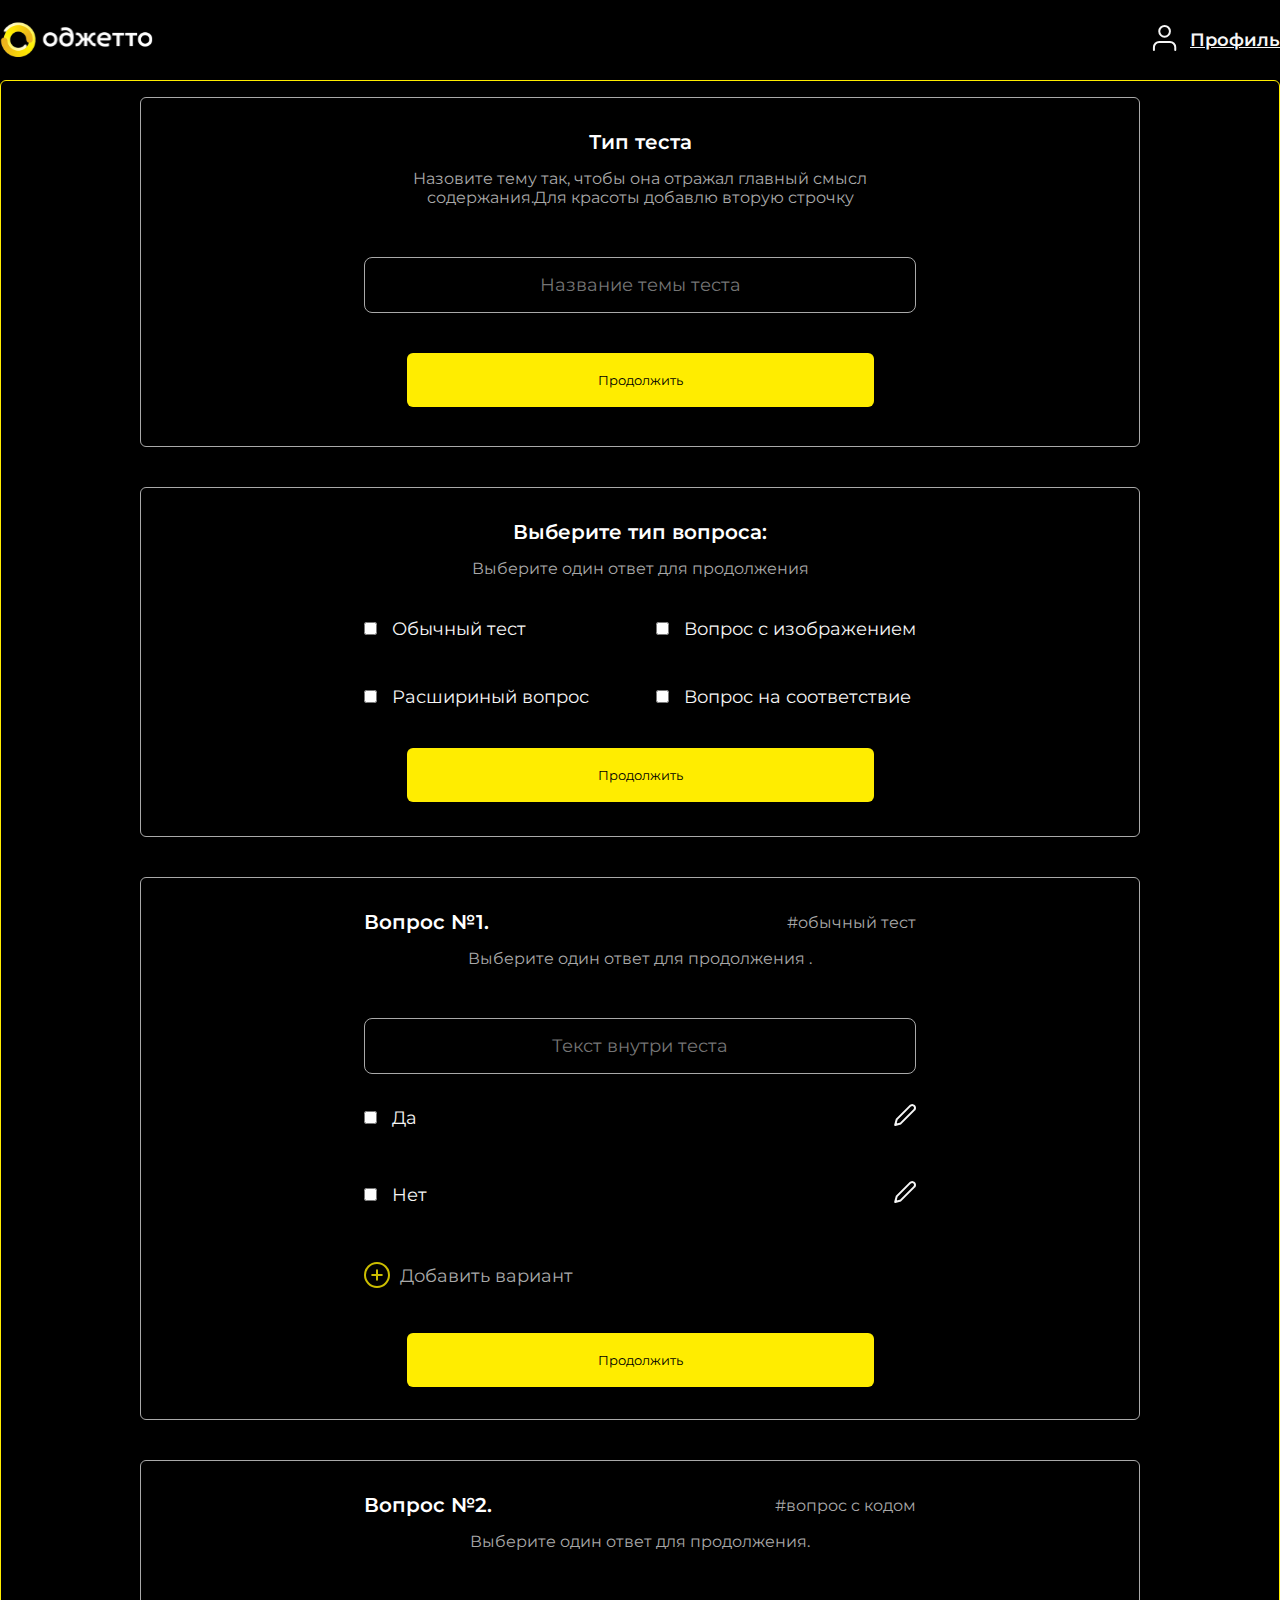
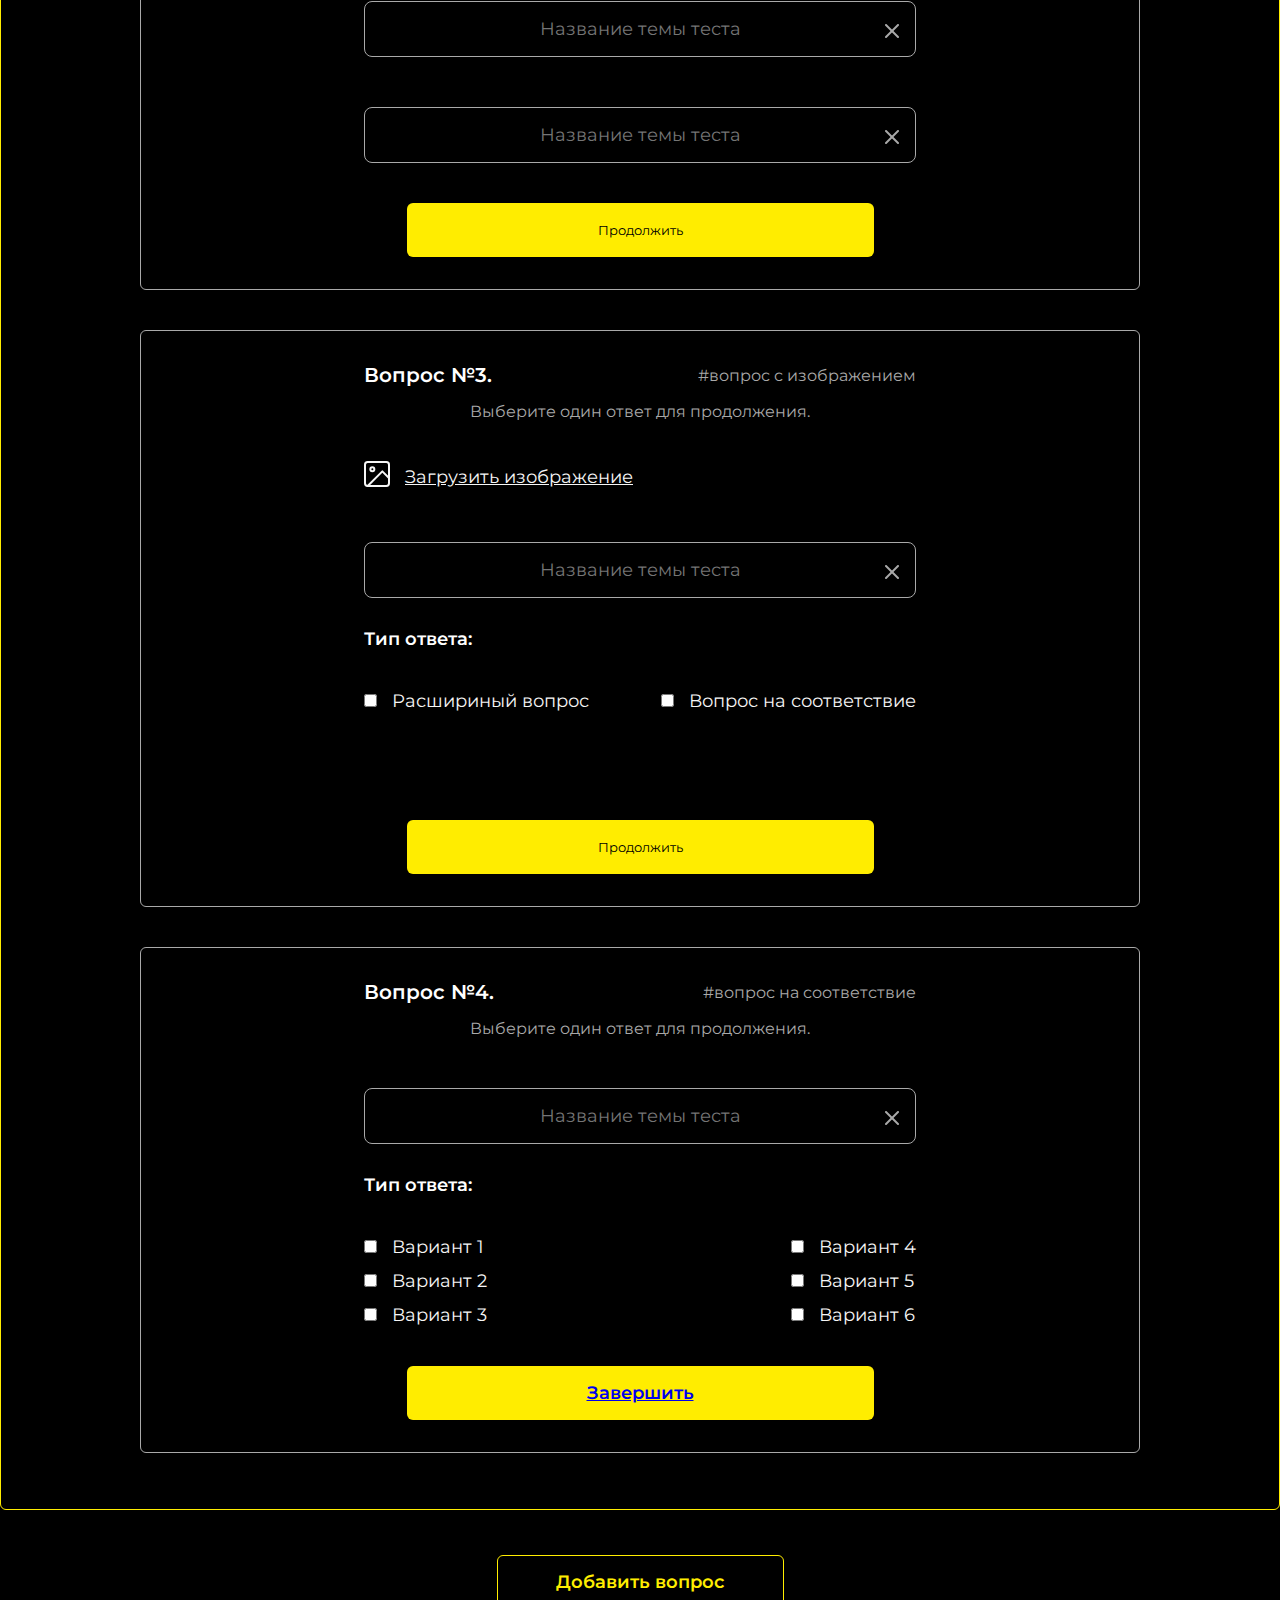
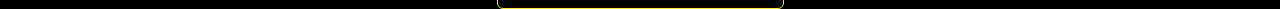
==== commit 2c7baded: "Add files via upload" ====
--- a/admin.html
+++ b/admin.html
@@ -25,7 +25,7 @@
         </header>
       
         <div class="test" >
-          <h1 class="test_title">Оставляю место под очень крутую мотивационную фразу!</h1>
+          
           <div class="test_content">
             <div class="test_item">
               <div class="test_item-title">Тип теста</div>
@@ -212,17 +212,7 @@
           <button>Добавить вопрос</button>
         </div>
       
-        <div class="link">
-          <div class="link_title">
-              Ссылка для прохождения теста
-          </div>
-          <div class="link_item">
-            <div class="link_icon">
-              <img src="./assets/link.svg" alt="">
-            </div>
-            <div class="link_text"><a href="#">https://vk.com/im?peers=172401009_c239_1950725...</a></div>
-          </div>
-        </div>
+    
       </div>
 </body>
 </html>--- a/css/main.min.css
+++ b/css/main.min.css
@@ -1,2 +1,2 @@
-*{padding:0;margin:0;-webkit-box-sizing:border-box;box-sizing:border-box;font-family:'Montserrat', sans-serif}.container{max-width:1300px;margin:0 auto;position:relative}body{background:#000}.wrapper{position:relative;display:-webkit-box;display:-ms-flexbox;display:flex;-webkit-box-pack:justify;-ms-flex-pack:justify;justify-content:space-between;-webkit-box-align:center;-ms-flex-align:center;align-items:center}.content{display:-webkit-box;display:-ms-flexbox;display:flex;-webkit-box-pack:center;-ms-flex-pack:center;justify-content:center;-webkit-box-align:center;-ms-flex-align:center;align-items:center}.info_text{font-weight:500;font-size:20px;text-align:center;color:#F6F6F6;max-width:520px}.info_logo{width:150px;height:140px;margin:0 auto;margin-bottom:40px}.info_logo img{width:100%;height:100%;-o-object-fit:cover;object-fit:cover}.reg_img{position:absolute;right:-10%;top:0;height:100%}.reg_img img{width:100%;height:100%;-o-object-fit:cover;object-fit:cover}.reg_content{padding:50px 0;max-width:576px}.reg_form{margin-top:50px}.reg_form-content{display:-webkit-box;display:-ms-flexbox;display:flex;-webkit-box-orient:vertical;-webkit-box-direction:normal;-ms-flex-direction:column;flex-direction:column}.reg_title{font-weight:600;font-size:32px;color:white;text-align:center;margin:0 auto}.reg_des{font-weight:400;font-size:18px;text-align:center;color:#F6F6F6;margin:0 auto;margin-top:15px}.reg_input{position:relative;border:1.5px solid #F6F6F6;border-radius:6px;padding:12px 8px 12px 24px;background:none;width:575px;height:51px;margin-top:10px;margin-bottom:25px;font-weight:400;font-size:18px;outline:none;color:#F6F6F6}.reg_label{font-weight:500;font-size:18px;color:#F6F6F6}.reg_conf-des{margin-left:10px;font-weight:400;font-size:16px;color:#F4F4F4}.reg_conf-des a{font-weight:400;font-size:16px;color:#F4F4F4}.reg_btn{background:#FFED00;border:1.5px solid #FFED00;border-radius:12px;height:50px;font-weight:600;font-size:18px;text-align:center;color:#000000;margin-top:48px;cursor:pointer}.reg_log{font-weight:400;font-size:16px;color:#F6F6F6;text-align:center;margin-top:10px}.reg_log-btn{font-weight:400;font-size:16px;color:#FFED00;background:none;border:none;cursor:pointer}.answ{font-weight:400;font-size:18px;margin-left:10px;color:#F6F6F6}.wrapper-mar{margin-top:48px}.red{color:#FA9494}.blue{color:#9ACAFA}.header{min-height:80px;display:-webkit-box;display:-ms-flexbox;display:flex;-webkit-box-pack:justify;-ms-flex-pack:justify;justify-content:space-between;-webkit-box-align:center;-ms-flex-align:center;align-items:center}.header_btn{border:1px solid #FFED00;background:none;padding:12px 64px;font-weight:600;font-size:16px;border-radius:6px;color:#F6F6F6}.header_link{display:-webkit-box;display:-ms-flexbox;display:flex;-webkit-box-pack:justify;-ms-flex-pack:justify;justify-content:space-between;-webkit-box-align:center;-ms-flex-align:center;align-items:center;min-width:128px;cursor:pointer}.header_txt{position:relative;font-weight:600;font-size:18px;color:#F6F6F6}.start{max-width:1000px;margin:0 auto;margin-top:80px;display:-webkit-box;display:-ms-flexbox;display:flex;-webkit-box-pack:justify;-ms-flex-pack:justify;justify-content:space-between;-webkit-box-align:center;-ms-flex-align:center;align-items:center}.start_title{font-weight:600;font-size:24px;line-height:29px;color:#FFFFFF}.start_timer{font-weight:600;font-size:32px;line-height:39px;color:#FFFFFF}.test_content-check{min-height:90px;display:-webkit-box;display:-ms-flexbox;display:flex;-webkit-box-pack:justify;-ms-flex-pack:justify;justify-content:space-between;-webkit-box-align:center;-ms-flex-align:center;align-items:center;margin-top:40px}.test_content-column{display:-webkit-box;display:-ms-flexbox;display:flex;-webkit-box-orient:vertical;-webkit-box-direction:normal;-ms-flex-direction:column;flex-direction:column;-webkit-box-pack:justify;-ms-flex-pack:justify;justify-content:space-between;min-height:90px}.test_content-info{font-weight:400;font-size:18px;color:#F6F6F6;margin-left:10px}.test_img{width:598px;height:425px;margin:48px 0}.test_img img{width:100%;height:100%;-o-object-fit:cover;object-fit:cover}.test_wrapper{display:-webkit-box;display:-ms-flexbox;display:flex;-webkit-box-pack:justify;-ms-flex-pack:justify;justify-content:space-between;-webkit-box-align:center;-ms-flex-align:center;align-items:center}.test_btn{font-weight:600;font-size:18px;width:280px;height:55px;display:block;background:none;border:1px solid}.test_check{margin-top:30px}.test_check-item{width:100%;min-height:25px;display:-webkit-box;display:-ms-flexbox;display:flex;-webkit-box-pack:justify;-ms-flex-pack:justify;justify-content:space-between;-webkit-box-align:center;-ms-flex-align:center;align-items:center;margin-bottom:50px}.test_item{width:1000px;min-height:350px;border:1px solid #A9A9A9;border-radius:6px;padding:32px 200px;margin:0 auto;margin-bottom:40px}.test_item-title{font-weight:600;font-size:20px;color:#FFFFFF;text-align:center}.test_item-title span{font-weight:400;font-size:16px;color:#A9A9A9}.test_item-des{font-weight:400;font-size:16px;text-align:center;color:#A9A9A9;margin-top:15px}.test_item-input{margin-top:50px;background:none;border:1.5px solid #A9A9A9;border-radius:8px;outline:none;font-weight:400;font-size:18px;text-align:center;width:100%;padding:16px 15px;color:#A9A9A9}.test_item-btn{display:block;cursor:pointer;background:#FFED00;border-radius:6px;width:467px;height:54px;outline:none;border:none;margin:0 auto;margin-top:40px}.test_div{position:relative}.test_icon{position:absolute;top:66%;right:3%}.des{text-align:left}.input{text-align:left}.title{display:-webkit-box;display:-ms-flexbox;display:flex;-webkit-box-pack:justify;-ms-flex-pack:justify;justify-content:space-between;-webkit-box-align:center;-ms-flex-align:center;align-items:center}.log_head{display:-webkit-box;display:-ms-flexbox;display:flex;-webkit-box-align:center;-ms-flex-align:center;align-items:center;min-width:300px;min-height:100px}.log_head-name{font-family:'Roboto';font-style:normal;font-weight:400;font-size:36px;color:#FFFFFF;margin-left:15px}.log_info-title{font-style:normal;font-weight:400;font-size:24px;margin-top:50px;color:#A9A9A9}.log_item{display:-webkit-box;display:-ms-flexbox;display:flex;-webkit-box-align:center;-ms-flex-align:center;align-items:center;margin-top:45px}.log_item-theme{border:1.5px solid #A9A9A9;border-radius:6px;width:418px;height:60px;padding:18px 24px}.log_item-num,.log_item-text,.log_item-rez{font-weight:400;font-size:18px;color:#A9A9A9}.log_item-num{margin-right:30px}.log_item-rez{margin-left:60px;width:254px;height:60px;border:1.5px solid #A9A9A9;border-radius:6px;padding:18px 30px}.log_item-rez span{margin-left:20px}.log_item-btn{width:319px;height:60px;margin-left:60px}.btn{display:-webkit-box;display:-ms-flexbox;display:flex;-webkit-box-align:center;-ms-flex-align:center;align-items:center;-webkit-box-pack:center;-ms-flex-pack:center;justify-content:center;width:100%;height:100%;cursor:pointer;border:none;background:#FFED00;border-radius:6px;font-weight:600;font-size:18px;color:#000000;text-decoration:none;text-align:center}.red{color:#FA9494}.green{color:#61FF00}.orange{color:#FFED00}.btn-disabled{background:none;color:#F6F6F6;border:1px solid #FFED00;border-radius:6px}.header{min-height:80px;display:-webkit-box;display:-ms-flexbox;display:flex;-webkit-box-pack:justify;-ms-flex-pack:justify;justify-content:space-between;-webkit-box-align:center;-ms-flex-align:center;align-items:center}.header_btn{border:1px solid #FFED00;background:none;padding:12px 64px;font-weight:600;font-size:16px;border-radius:6px;color:#F6F6F6}.header_link{display:-webkit-box;display:-ms-flexbox;display:flex;-webkit-box-pack:justify;-ms-flex-pack:justify;justify-content:space-between;-webkit-box-align:center;-ms-flex-align:center;align-items:center;min-width:128px;cursor:pointer}.header_txt{font-weight:600;font-size:18px;color:#F6F6F6}.modal_item{padding:90px 135px;width:1320px;min-height:650px;margin-top:50px;border:2px solid #FFED00;border-radius:6px}.modal_title{font-weight:400;font-size:36px;text-transform:uppercase;text-align:center;color:#FFFFFF}.modal_percent{font-weight:400;font-size:144px;text-align:center;margin-top:54px;text-transform:uppercase;color:#FFED00}.modal_descr{font-weight:400;font-size:24px;margin-top:54px;text-align:center;color:#FFFFFF}.modal_link{font-weight:400;font-size:24px;text-align:center;color:#FFED00;margin-top:54px}.modal_link a{color:#FFED00;font-size:24px}.percent-red{color:#FF0000}.border-red{border-color:#FF0000}.percent-green{color:#61FF00}.border-green{border-color:#61FF00}.test_content-check{min-height:90px;display:-webkit-box;display:-ms-flexbox;display:flex;-webkit-box-pack:justify;-ms-flex-pack:justify;justify-content:space-between;-webkit-box-align:center;-ms-flex-align:center;align-items:center;margin-top:40px}.test_content-column{display:-webkit-box;display:-ms-flexbox;display:flex;-webkit-box-orient:vertical;-webkit-box-direction:normal;-ms-flex-direction:column;flex-direction:column;-webkit-box-pack:justify;-ms-flex-pack:justify;justify-content:space-between;min-height:90px}.test_content-info{font-weight:400;font-size:18px;color:#F6F6F6;margin-left:10px}.test_title{font-weight:700;font-size:48px;text-align:center;text-transform:uppercase;color:#FFFFFF;max-width:1000px;margin:0 auto;margin-top:90px;margin-bottom:90px}.test_item{width:1000px;min-height:350px;border:1px solid #A9A9A9;border-radius:6px;padding:32px 223px;margin:0 auto;margin-bottom:40px}.test_item-title{font-weight:600;font-size:20px;color:#FFFFFF;text-align:center}.test_item-title span{font-weight:400;font-size:16px;color:#A9A9A9}.test_item-des{font-weight:400;font-size:16px;text-align:center;color:#A9A9A9;margin-top:15px}.test_item-input{margin-top:50px;background:none;border:1.5px solid #A9A9A9;border-radius:8px;outline:none;font-weight:400;font-size:18px;text-align:center;width:100%;padding:16px 15px;color:#A9A9A9}.test_item-btn{display:-webkit-box;display:-ms-flexbox;display:flex;-webkit-box-pack:center;-ms-flex-pack:center;justify-content:center;-webkit-box-align:center;-ms-flex-align:center;align-items:center;cursor:pointer;background:#FFED00;border-radius:6px;width:467px;height:54px;outline:none;border:none;margin:0 auto;margin-top:40px}.test_item-btn a{text-decoration:none}.test_check{margin-top:30px}.test_check-item{width:100%;min-height:25px;display:-webkit-box;display:-ms-flexbox;display:flex;-webkit-box-pack:justify;-ms-flex-pack:justify;justify-content:space-between;-webkit-box-align:center;-ms-flex-align:center;align-items:center;margin-bottom:50px}.test_add{display:-webkit-box;display:-ms-flexbox;display:flex;-webkit-box-align:center;-ms-flex-align:center;align-items:center}.test_add-icon{padding-top:4px}.test_add-text{font-weight:400;font-size:18px;margin-left:10px;color:#A9A9A9}.test_div{position:relative}.test_icon{position:absolute;top:66%;right:3%}.test_load{margin-top:40px;display:-webkit-box;display:-ms-flexbox;display:flex;-webkit-box-align:center;-ms-flex-align:center;align-items:center}.test_load-click{font-weight:400;font-size:18px;-webkit-text-decoration-line:underline;text-decoration-line:underline;color:#F6F6F6;margin-left:15px}.test .inf{font-weight:600;font-size:18px;color:#FFFFFF;margin-top:30px}.test .title{display:-webkit-box;display:-ms-flexbox;display:flex;-webkit-box-pack:justify;-ms-flex-pack:justify;justify-content:space-between;-webkit-box-align:center;-ms-flex-align:center;align-items:center}.test .answ{font-weight:400;font-size:18px;margin-left:10px;color:#F6F6F6}.link{margin:90px 0}.link_title{font-weight:400;font-size:16px;text-align:center;color:#FFFFFF;margin-bottom:15px}.link_item{display:-webkit-box;display:-ms-flexbox;display:flex;-webkit-box-pack:justify;-ms-flex-pack:justify;justify-content:space-between;-webkit-box-align:center;-ms-flex-align:center;align-items:center;width:510px;min-height:30px;margin:0 auto}.link_text a{font-weight:600;font-size:18px;text-decoration:none;color:#F6F6F6}.add_test button{width:287px;height:54px;border:1px solid #FFED00;border-radius:6px;background:none;display:block;margin:0 auto;font-weight:600;font-size:18px;color:#FFED00;margin-top:45px}.line{position:absolute;top:44%;left:-37%}.wrapper{width:1145px;margin:0 auto;margin-top:100px}.wrapper_num-test{font-weight:600;font-size:20px;text-transform:uppercase;color:#FFFFFF}.wrapper_txt{font-weight:400;font-size:18px;margin-top:15px;color:#FFFFFF}.wrapper_categ{display:-webkit-box;display:-ms-flexbox;display:flex;-webkit-box-pack:justify;-ms-flex-pack:justify;justify-content:space-between;-webkit-box-align:center;-ms-flex-align:center;align-items:center;margin-bottom:150px;margin-top:45px}.wrapper_categ-add{margin:45px 0}.wrapper_btn{width:333px;height:72px;border-radius:6px;border:1.5px solid #FFED00;font-weight:600;font-size:18px;letter-spacing:0.02em;text-transform:uppercase;color:#FFED00;background:none;cursor:pointer}.wrapper_item-cont{display:-webkit-box;display:-ms-flexbox;display:flex;-webkit-box-align:center;-ms-flex-align:center;align-items:center;-webkit-box-pack:justify;-ms-flex-pack:justify;justify-content:space-between;height:595px;margin:0 auto;position:relative}.wrapper_item-img{width:1100px;height:602px;justify-self:flex-end}.wrapper_item-img img{height:100%;width:100%;-o-object-fit:cover;object-fit:cover}.wrapper_item-head{position:absolute;top:-9%;right:1%;width:1080px;font-weight:400;font-size:36px;color:#FFED00;display:-webkit-box;display:-ms-flexbox;display:flex;-webkit-box-pack:justify;-ms-flex-pack:justify;justify-content:space-between;-webkit-box-align:center;-ms-flex-align:center;align-items:center}.wrapper_item-add{width:1200px;padding:45px 60px;margin:0 auto;margin-top:100px;min-height:320px;border:1.5px solid #E5E5E5;border-radius:6px}.wrapper_line-abc{display:-webkit-box;display:-ms-flexbox;display:flex;-webkit-box-orient:vertical;-webkit-box-direction:normal;-ms-flex-direction:column;flex-direction:column;-webkit-box-pack:justify;-ms-flex-pack:justify;justify-content:space-between;-webkit-box-align:center;-ms-flex-align:center;align-items:center;font-weight:700;font-size:40px;line-height:49px;letter-spacing:0.02em;height:100%;color:#FFFFFF}.wrapper_grid{position:absolute;right:0;width:1100px;height:602px;display:-ms-grid;display:grid;-ms-grid-columns:(55px)[20];grid-template-columns:repeat(20, 55px);-ms-grid-rows:(60px)[10];grid-template-rows:repeat(10, 60px)}.wrapper_grid-item{background:none;border:1px solid #FFFFFF;margin-right:2px;margin-bottom:2px;-webkit-transition:all 0.3s;transition:all 0.3s;cursor:pointer}.wrapper_grid-item:hover{background:rgba(108,181,251,0.5)}.add_test button{width:287px;height:54px;border:1px solid #FFED00;border-radius:6px;background:none;display:block;margin:0 auto;font-weight:600;font-size:18px;color:#FFED00;margin-top:45px}.status-red{color:#FB6262}.status-blue{color:#000000;background:#6CB5FB;border:none}.status-orange{color:#FFED00}.categ{margin-top:30px}.back{width:277px;height:54px;background:#FFED00;border-radius:6px;padding:16px 32px;outline:none;border:none;font-weight:600;font-size:18px;color:#000000;margin-right:60px}.test{border:1.5px solid #FFED00;-webkit-box-sizing:border-box;box-sizing:border-box;border-radius:6px;background:none;outline:none;padding:16px 32px;font-weight:600;font-size:18px;color:#FFED00}.header{min-height:80px;display:-webkit-box;display:-ms-flexbox;display:flex;-webkit-box-pack:justify;-ms-flex-pack:justify;justify-content:space-between;-webkit-box-align:center;-ms-flex-align:center;align-items:center}.header_btn{border:1px solid #FFED00;background:none;padding:12px 64px;font-weight:600;font-size:16px;border-radius:6px;color:#F6F6F6}.header_link{display:-webkit-box;display:-ms-flexbox;display:flex;-webkit-box-pack:justify;-ms-flex-pack:justify;justify-content:space-between;-webkit-box-align:center;-ms-flex-align:center;align-items:center;min-width:128px;cursor:pointer}.header_txt{position:relative;font-weight:600;font-size:18px;color:#F6F6F6}.line{position:absolute;top:44%;left:-37%}.check_title{font-weight:400;font-size:24px;line-height:29px;margin-top:70px;color:#FFFFFF}.check_item{position:relative;border:1.5px solid #A9A9A9;-webkit-box-sizing:border-box;box-sizing:border-box;border-radius:6px;width:629px;min-height:186px;padding:24px 32px;margin-top:60px}.check_item-title,.check_item-text,.check_item-status{font-weight:400;font-size:18px;color:#FFFFFF}.check_item-text{margin-left:24px;margin-top:24px}.check_item-status{margin-top:48px}hr{position:absolute;bottom:35%;left:0;width:100%;background:#A9A9A9}
+*{padding:0;margin:0;-webkit-box-sizing:border-box;box-sizing:border-box;font-family:'Montserrat', sans-serif}.container{max-width:1300px;margin:0 auto;position:relative}body{background:#000}.wrapper{position:relative;display:-webkit-box;display:-ms-flexbox;display:flex;-webkit-box-pack:justify;-ms-flex-pack:justify;justify-content:space-between;-webkit-box-align:center;-ms-flex-align:center;align-items:center}.content{display:-webkit-box;display:-ms-flexbox;display:flex;-webkit-box-pack:center;-ms-flex-pack:center;justify-content:center;-webkit-box-align:center;-ms-flex-align:center;align-items:center}.info_text{font-weight:500;font-size:20px;text-align:center;color:#F6F6F6;max-width:520px}.info_logo{width:150px;height:140px;margin:0 auto;margin-bottom:40px}.info_logo img{width:100%;height:100%;-o-object-fit:cover;object-fit:cover}.reg_img{position:absolute;right:-10%;top:0;height:100%}.reg_img img{width:100%;height:100%;-o-object-fit:cover;object-fit:cover}.reg_content{padding:50px 0;max-width:576px}.reg_form{margin-top:50px}.reg_form-content{display:-webkit-box;display:-ms-flexbox;display:flex;-webkit-box-orient:vertical;-webkit-box-direction:normal;-ms-flex-direction:column;flex-direction:column}.reg_title{font-weight:600;font-size:32px;color:white;text-align:center;margin:0 auto}.reg_des{font-weight:400;font-size:18px;text-align:center;color:#F6F6F6;margin:0 auto;margin-top:15px}.reg_input{position:relative;border:1.5px solid #F6F6F6;border-radius:6px;padding:12px 8px 12px 24px;background:none;width:575px;height:51px;margin-top:10px;margin-bottom:25px;font-weight:400;font-size:18px;outline:none;color:#F6F6F6}.reg_label{font-weight:500;font-size:18px;color:#F6F6F6}.reg_conf-des{margin-left:10px;font-weight:400;font-size:16px;color:#F4F4F4}.reg_conf-des a{font-weight:400;font-size:16px;color:#F4F4F4}.reg_btn{display:-webkit-box;display:-ms-flexbox;display:flex;-webkit-box-align:center;-ms-flex-align:center;align-items:center;-webkit-box-pack:center;-ms-flex-pack:center;justify-content:center;text-decoration:none;background:#FFED00;border:1.5px solid #FFED00;border-radius:12px;height:50px;font-weight:600;font-size:18px;text-align:center;color:#000000;margin-top:48px;cursor:pointer}.reg_log{font-weight:400;font-size:16px;color:#F6F6F6;text-align:center;margin-top:10px}.reg_log-btn{font-weight:400;font-size:16px;color:#FFED00;background:none;border:none;cursor:pointer}.answ{font-weight:400;font-size:18px;margin-left:10px;color:#F6F6F6}.wrapper-mar{margin-top:48px}.red{color:#FA9494}.blue{color:#9ACAFA}.header{min-height:80px;display:-webkit-box;display:-ms-flexbox;display:flex;-webkit-box-pack:justify;-ms-flex-pack:justify;justify-content:space-between;-webkit-box-align:center;-ms-flex-align:center;align-items:center}.header_btn{border:1px solid #FFED00;background:none;padding:12px 64px;font-weight:600;font-size:16px;border-radius:6px;color:#F6F6F6}.header_link{display:-webkit-box;display:-ms-flexbox;display:flex;-webkit-box-pack:justify;-ms-flex-pack:justify;justify-content:space-between;-webkit-box-align:center;-ms-flex-align:center;align-items:center;min-width:128px;cursor:pointer}.header_txt{position:relative;font-weight:600;font-size:18px;color:#F6F6F6}.start{max-width:1000px;margin:0 auto;margin-top:80px;display:-webkit-box;display:-ms-flexbox;display:flex;-webkit-box-pack:justify;-ms-flex-pack:justify;justify-content:space-between;-webkit-box-align:center;-ms-flex-align:center;align-items:center}.start_title{font-weight:600;font-size:24px;line-height:29px;color:#FFFFFF}.start_timer{font-weight:600;font-size:32px;line-height:39px;color:#FFFFFF}.test_content-check{min-height:90px;display:-webkit-box;display:-ms-flexbox;display:flex;-webkit-box-pack:justify;-ms-flex-pack:justify;justify-content:space-between;-webkit-box-align:center;-ms-flex-align:center;align-items:center;margin-top:40px}.test_content-column{display:-webkit-box;display:-ms-flexbox;display:flex;-webkit-box-orient:vertical;-webkit-box-direction:normal;-ms-flex-direction:column;flex-direction:column;-webkit-box-pack:justify;-ms-flex-pack:justify;justify-content:space-between;min-height:90px}.test_content-info{font-weight:400;font-size:18px;color:#F6F6F6;margin-left:10px}.test_img{width:598px;height:425px;margin:48px 0}.test_img img{width:100%;height:100%;-o-object-fit:cover;object-fit:cover}.test_wrapper{display:-webkit-box;display:-ms-flexbox;display:flex;-webkit-box-pack:justify;-ms-flex-pack:justify;justify-content:space-between;-webkit-box-align:center;-ms-flex-align:center;align-items:center}.test_btn{cursor:pointer;font-weight:600;font-size:18px;width:250px;height:55px;display:block;background:none;border:1px solid}.test_check{margin-top:30px}.test_check-item{width:100%;min-height:25px;display:-webkit-box;display:-ms-flexbox;display:flex;-webkit-box-pack:justify;-ms-flex-pack:justify;justify-content:space-between;-webkit-box-align:center;-ms-flex-align:center;align-items:center;margin-bottom:50px}.test_item{width:1000px;min-height:350px;border:1px solid #A9A9A9;border-radius:6px;padding:32px 200px;margin:0 auto;margin-bottom:40px}.test_item-title{font-weight:600;font-size:20px;color:#FFFFFF;text-align:center}.test_item-title span{font-weight:400;font-size:16px;color:#A9A9A9}.test_item-des{font-weight:400;font-size:16px;text-align:center;color:#A9A9A9;margin-top:15px}.test_item-input{margin-top:50px;background:none;border:1.5px solid #A9A9A9;border-radius:8px;outline:none;font-weight:400;font-size:18px;text-align:center;width:100%;padding:16px 15px;color:#A9A9A9}.test_item-btn{display:block;cursor:pointer;background:#FFED00;border-radius:6px;width:467px;height:54px;outline:none;border:none;margin:0 auto;margin-top:40px}.test_div{position:relative}.test_icon{position:absolute;top:66%;right:3%}.des{text-align:left}.input{text-align:left}.title{display:-webkit-box;display:-ms-flexbox;display:flex;-webkit-box-pack:justify;-ms-flex-pack:justify;justify-content:space-between;-webkit-box-align:center;-ms-flex-align:center;align-items:center}.log_head{display:-webkit-box;display:-ms-flexbox;display:flex;-webkit-box-align:center;-ms-flex-align:center;align-items:center;min-width:300px;min-height:100px}.log_head-name{font-family:'Roboto';font-style:normal;font-weight:400;font-size:36px;color:#FFFFFF;margin-left:15px}.log_info-title{font-style:normal;font-weight:400;font-size:24px;margin-top:50px;color:#A9A9A9}.log_item{display:-webkit-box;display:-ms-flexbox;display:flex;-webkit-box-align:center;-ms-flex-align:center;align-items:center;margin-top:45px}.log_item-theme{border:1.5px solid #A9A9A9;border-radius:6px;width:418px;height:60px;padding:18px 24px}.log_item-num,.log_item-text,.log_item-rez{font-weight:400;font-size:18px;color:#A9A9A9}.log_item-num{margin-right:30px}.log_item-rez{margin-left:60px;width:254px;height:60px;border:1.5px solid #A9A9A9;border-radius:6px;padding:18px 30px}.log_item-rez span{margin-left:20px}.log_item-btn{width:319px;height:60px;margin-left:60px}.btn{display:-webkit-box;display:-ms-flexbox;display:flex;-webkit-box-align:center;-ms-flex-align:center;align-items:center;-webkit-box-pack:center;-ms-flex-pack:center;justify-content:center;width:100%;height:100%;cursor:pointer;border:none;background:#FFED00;border-radius:6px;font-weight:600;font-size:18px;color:#000000;text-decoration:none;text-align:center}.red{color:#FA9494}.green{color:#61FF00}.orange{color:#FFED00}.btn-disabled{background:none;color:#F6F6F6;border:1px solid #FFED00;border-radius:6px}.header{min-height:80px;display:-webkit-box;display:-ms-flexbox;display:flex;-webkit-box-pack:justify;-ms-flex-pack:justify;justify-content:space-between;-webkit-box-align:center;-ms-flex-align:center;align-items:center}.header_btn{border:1px solid #FFED00;background:none;padding:12px 64px;font-weight:600;font-size:16px;border-radius:6px;color:#F6F6F6}.header_link{display:-webkit-box;display:-ms-flexbox;display:flex;-webkit-box-pack:justify;-ms-flex-pack:justify;justify-content:space-between;-webkit-box-align:center;-ms-flex-align:center;align-items:center;min-width:128px;cursor:pointer}.header_txt{font-weight:600;font-size:18px;color:#F6F6F6}.modal_item{padding:90px 135px;width:1320px;min-height:650px;margin-top:50px;border:2px solid #FFED00;border-radius:6px}.modal_title{font-weight:400;font-size:36px;text-transform:uppercase;text-align:center;color:#FFFFFF}.modal_percent{font-weight:400;font-size:144px;text-align:center;margin-top:54px;text-transform:uppercase;color:#FFED00}.modal_descr{font-weight:400;font-size:24px;margin-top:54px;text-align:center;color:#FFFFFF}.modal_link{font-weight:400;font-size:24px;text-align:center;color:#FFED00;margin-top:54px}.modal_link a{color:#FFED00;font-size:24px}.percent-red{color:#FF0000}.border-red{border-color:#FF0000}.percent-green{color:#61FF00}.border-green{border-color:#61FF00}.test_content-check{min-height:90px;display:-webkit-box;display:-ms-flexbox;display:flex;-webkit-box-pack:justify;-ms-flex-pack:justify;justify-content:space-between;-webkit-box-align:center;-ms-flex-align:center;align-items:center;margin-top:40px}.test_content-column{display:-webkit-box;display:-ms-flexbox;display:flex;-webkit-box-orient:vertical;-webkit-box-direction:normal;-ms-flex-direction:column;flex-direction:column;-webkit-box-pack:justify;-ms-flex-pack:justify;justify-content:space-between;min-height:90px}.test_content-info{font-weight:400;font-size:18px;color:#F6F6F6;margin-left:10px}.test_title{font-weight:700;font-size:48px;text-align:center;text-transform:uppercase;color:#FFFFFF;max-width:1000px;margin:0 auto;margin-top:90px;margin-bottom:90px}.test_item{width:1000px;min-height:350px;border:1px solid #A9A9A9;border-radius:6px;padding:32px 223px;margin:0 auto;margin-bottom:40px}.test_item-title{font-weight:600;font-size:20px;color:#FFFFFF;text-align:center}.test_item-title span{font-weight:400;font-size:16px;color:#A9A9A9}.test_item-des{font-weight:400;font-size:16px;text-align:center;color:#A9A9A9;margin-top:15px}.test_item-input{margin-top:50px;background:none;border:1.5px solid #A9A9A9;border-radius:8px;outline:none;font-weight:400;font-size:18px;text-align:center;width:100%;padding:16px 15px;color:#A9A9A9}.test_item-btn{display:-webkit-box;display:-ms-flexbox;display:flex;-webkit-box-pack:center;-ms-flex-pack:center;justify-content:center;-webkit-box-align:center;-ms-flex-align:center;align-items:center;cursor:pointer;background:#FFED00;border-radius:6px;width:467px;height:54px;outline:none;border:none;margin:0 auto;margin-top:40px}.test_item-btn a{text-decoration:none}.test_check{margin-top:30px}.test_check-item{width:100%;min-height:25px;display:-webkit-box;display:-ms-flexbox;display:flex;-webkit-box-pack:justify;-ms-flex-pack:justify;justify-content:space-between;-webkit-box-align:center;-ms-flex-align:center;align-items:center;margin-bottom:50px}.test_add{display:-webkit-box;display:-ms-flexbox;display:flex;-webkit-box-align:center;-ms-flex-align:center;align-items:center}.test_add-icon{padding-top:4px}.test_add-text{font-weight:400;font-size:18px;margin-left:10px;color:#A9A9A9}.test_div{position:relative}.test_icon{position:absolute;top:66%;right:3%}.test_load{margin-top:40px;display:-webkit-box;display:-ms-flexbox;display:flex;-webkit-box-align:center;-ms-flex-align:center;align-items:center}.test_load-click{font-weight:400;font-size:18px;-webkit-text-decoration-line:underline;text-decoration-line:underline;color:#F6F6F6;margin-left:15px}.test .inf{font-weight:600;font-size:18px;color:#FFFFFF;margin-top:30px}.test .title{display:-webkit-box;display:-ms-flexbox;display:flex;-webkit-box-pack:justify;-ms-flex-pack:justify;justify-content:space-between;-webkit-box-align:center;-ms-flex-align:center;align-items:center}.test .answ{font-weight:400;font-size:18px;margin-left:10px;color:#F6F6F6}.link{margin:90px 0}.link_title{font-weight:400;font-size:16px;text-align:center;color:#FFFFFF;margin-bottom:15px}.link_item{display:-webkit-box;display:-ms-flexbox;display:flex;-webkit-box-pack:justify;-ms-flex-pack:justify;justify-content:space-between;-webkit-box-align:center;-ms-flex-align:center;align-items:center;width:510px;min-height:30px;margin:0 auto}.link_text a{font-weight:600;font-size:18px;text-decoration:none;color:#F6F6F6}.add_test button{width:287px;height:54px;border:1px solid #FFED00;border-radius:6px;background:none;display:block;margin:0 auto;font-weight:600;font-size:18px;color:#FFED00;margin-top:45px}.line{position:absolute;top:44%;left:-37%}.wrapper{width:1145px;margin:0 auto;margin-top:100px}.wrapper_num-test{font-weight:600;font-size:20px;text-transform:uppercase;color:#FFFFFF}.wrapper_txt{font-weight:400;font-size:18px;margin-top:15px;color:#FFFFFF}.wrapper_categ{display:-webkit-box;display:-ms-flexbox;display:flex;-webkit-box-pack:justify;-ms-flex-pack:justify;justify-content:space-between;-webkit-box-align:center;-ms-flex-align:center;align-items:center;margin-bottom:150px;margin-top:45px}.wrapper_categ-add{margin:45px 0}.wrapper_btn{width:333px;height:72px;border-radius:6px;border:1.5px solid #FFED00;font-weight:600;font-size:18px;letter-spacing:0.02em;text-transform:uppercase;color:#FFED00;background:none;cursor:pointer}.wrapper_item-cont{display:-webkit-box;display:-ms-flexbox;display:flex;-webkit-box-align:center;-ms-flex-align:center;align-items:center;-webkit-box-pack:justify;-ms-flex-pack:justify;justify-content:space-between;height:595px;margin:0 auto;position:relative}.wrapper_item-img{width:1100px;height:602px;justify-self:flex-end}.wrapper_item-img img{height:100%;width:100%;-o-object-fit:cover;object-fit:cover}.wrapper_item-head{position:absolute;top:-9%;right:1%;width:1080px;font-weight:400;font-size:36px;color:#FFED00;display:-webkit-box;display:-ms-flexbox;display:flex;-webkit-box-pack:justify;-ms-flex-pack:justify;justify-content:space-between;-webkit-box-align:center;-ms-flex-align:center;align-items:center}.wrapper_item-add{width:1200px;padding:45px 60px;margin:0 auto;margin-top:100px;min-height:320px;border:1.5px solid #E5E5E5;border-radius:6px}.wrapper_line-abc{display:-webkit-box;display:-ms-flexbox;display:flex;-webkit-box-orient:vertical;-webkit-box-direction:normal;-ms-flex-direction:column;flex-direction:column;-webkit-box-pack:justify;-ms-flex-pack:justify;justify-content:space-between;-webkit-box-align:center;-ms-flex-align:center;align-items:center;font-weight:700;font-size:40px;line-height:49px;letter-spacing:0.02em;height:100%;color:#FFFFFF}.wrapper_grid{position:absolute;right:0;width:1100px;height:602px;display:-ms-grid;display:grid;-ms-grid-columns:(55px)[20];grid-template-columns:repeat(20, 55px);-ms-grid-rows:(60px)[10];grid-template-rows:repeat(10, 60px)}.wrapper_grid-item{background:none;border:1px solid #FFFFFF;margin-right:2px;margin-bottom:2px;-webkit-transition:all 0.3s;transition:all 0.3s;cursor:pointer}.wrapper_grid-item:hover{background:rgba(108,181,251,0.5)}.add_test button{width:287px;height:54px;border:1px solid #FFED00;border-radius:6px;background:none;display:block;margin:0 auto;font-weight:600;font-size:18px;color:#FFED00;margin-top:45px}.status-red{color:#FB6262}.status-blue{color:#000000;background:#6CB5FB;border:none}.status-orange{color:#FFED00}.categ{margin-top:30px}.back{width:277px;height:54px;background:#FFED00;border-radius:6px;padding:16px 32px;outline:none;border:none;font-weight:600;font-size:18px;color:#000000;margin-right:60px}.test{border:1.5px solid #FFED00;-webkit-box-sizing:border-box;box-sizing:border-box;border-radius:6px;background:none;outline:none;padding:16px 32px;font-weight:600;font-size:18px;color:#FFED00}.header{min-height:80px;display:-webkit-box;display:-ms-flexbox;display:flex;-webkit-box-pack:justify;-ms-flex-pack:justify;justify-content:space-between;-webkit-box-align:center;-ms-flex-align:center;align-items:center}.header_btn{border:1px solid #FFED00;background:none;padding:12px 64px;font-weight:600;font-size:16px;border-radius:6px;color:#F6F6F6}.header_link{display:-webkit-box;display:-ms-flexbox;display:flex;-webkit-box-pack:justify;-ms-flex-pack:justify;justify-content:space-between;-webkit-box-align:center;-ms-flex-align:center;align-items:center;min-width:128px;cursor:pointer}.header_txt{position:relative;font-weight:600;font-size:18px;color:#F6F6F6}.line{position:absolute;top:44%;left:-37%}.check_title{font-weight:400;font-size:24px;line-height:29px;margin-top:70px;color:#FFFFFF}.check_item{position:relative;border:1.5px solid #A9A9A9;-webkit-box-sizing:border-box;box-sizing:border-box;border-radius:6px;width:629px;min-height:186px;padding:24px 32px;margin-top:60px}.check_item-title,.check_item-text,.check_item-status{font-weight:400;font-size:18px;color:#FFFFFF}.check_item-text{margin-left:24px;margin-top:24px}.check_item-status{margin-top:48px}hr{position:absolute;bottom:35%;left:0;width:100%;background:#A9A9A9}
 /*# sourceMappingURL=main.min.css.map */